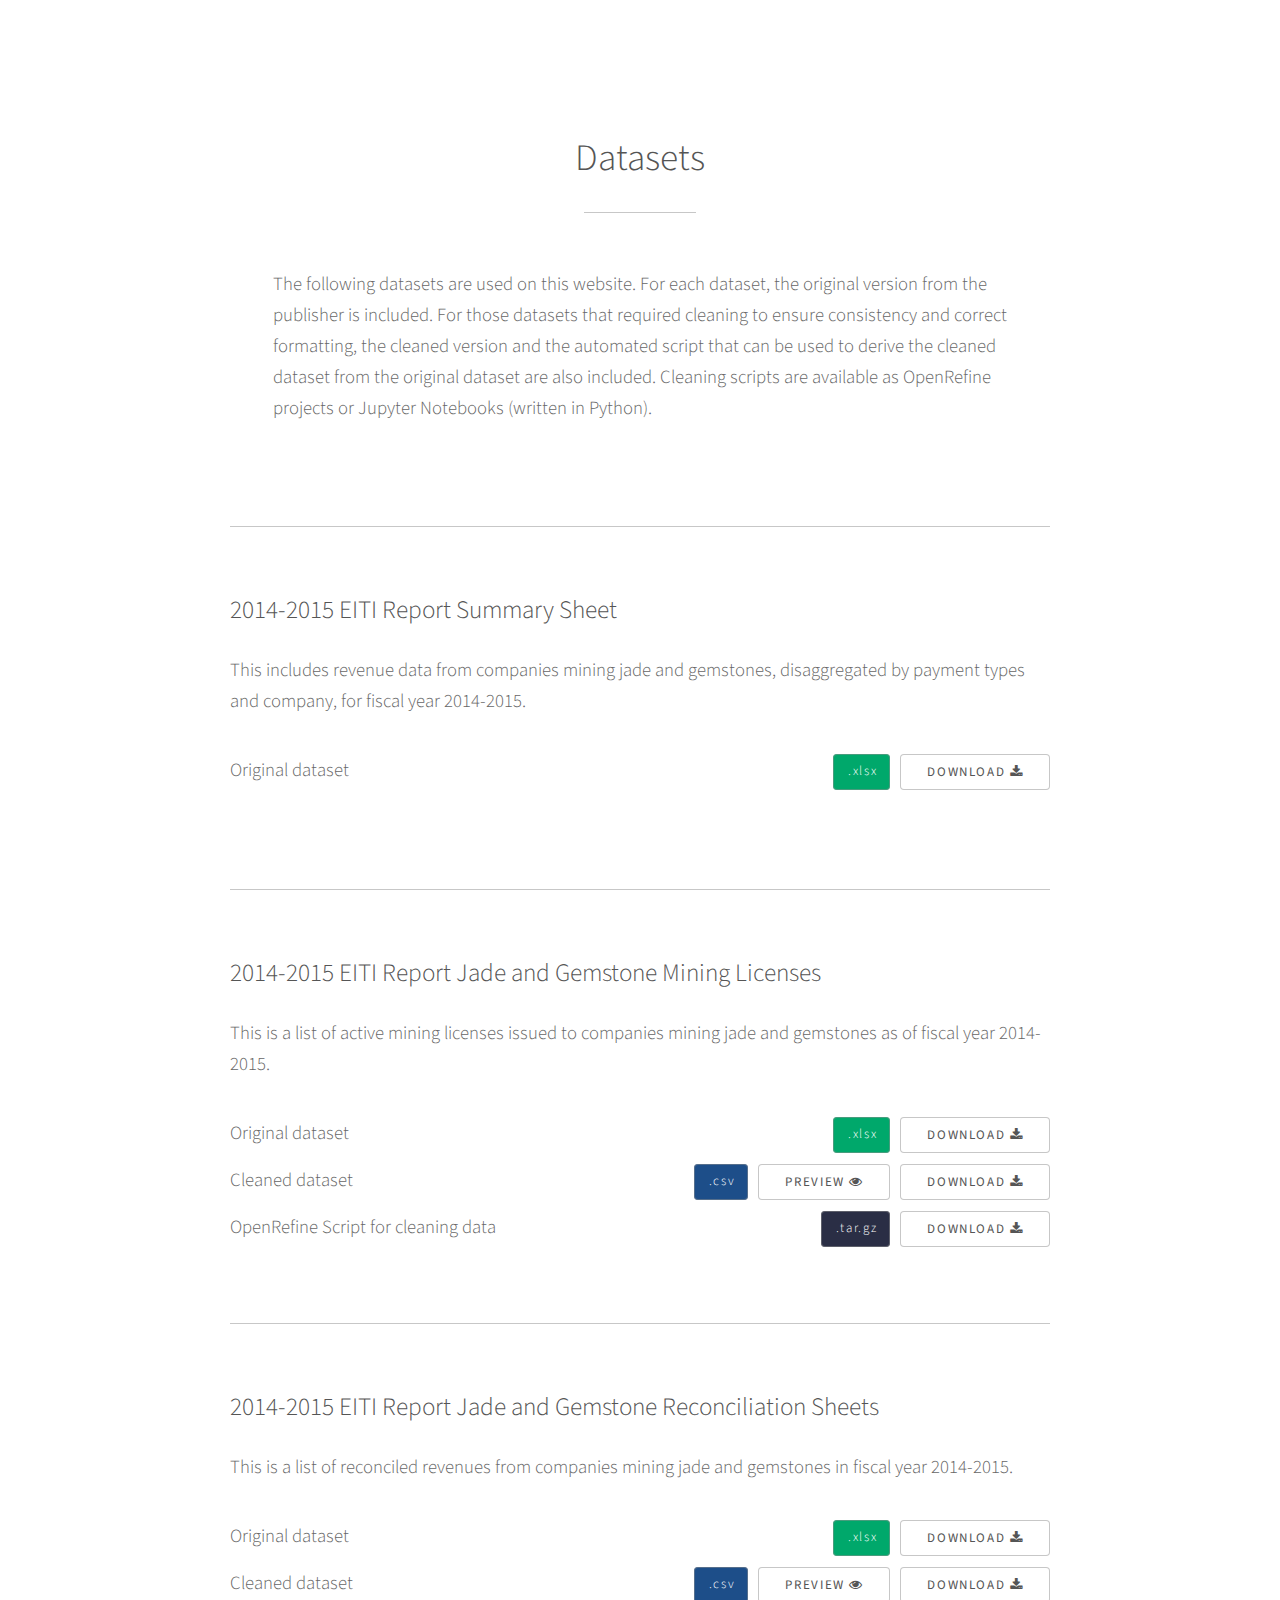
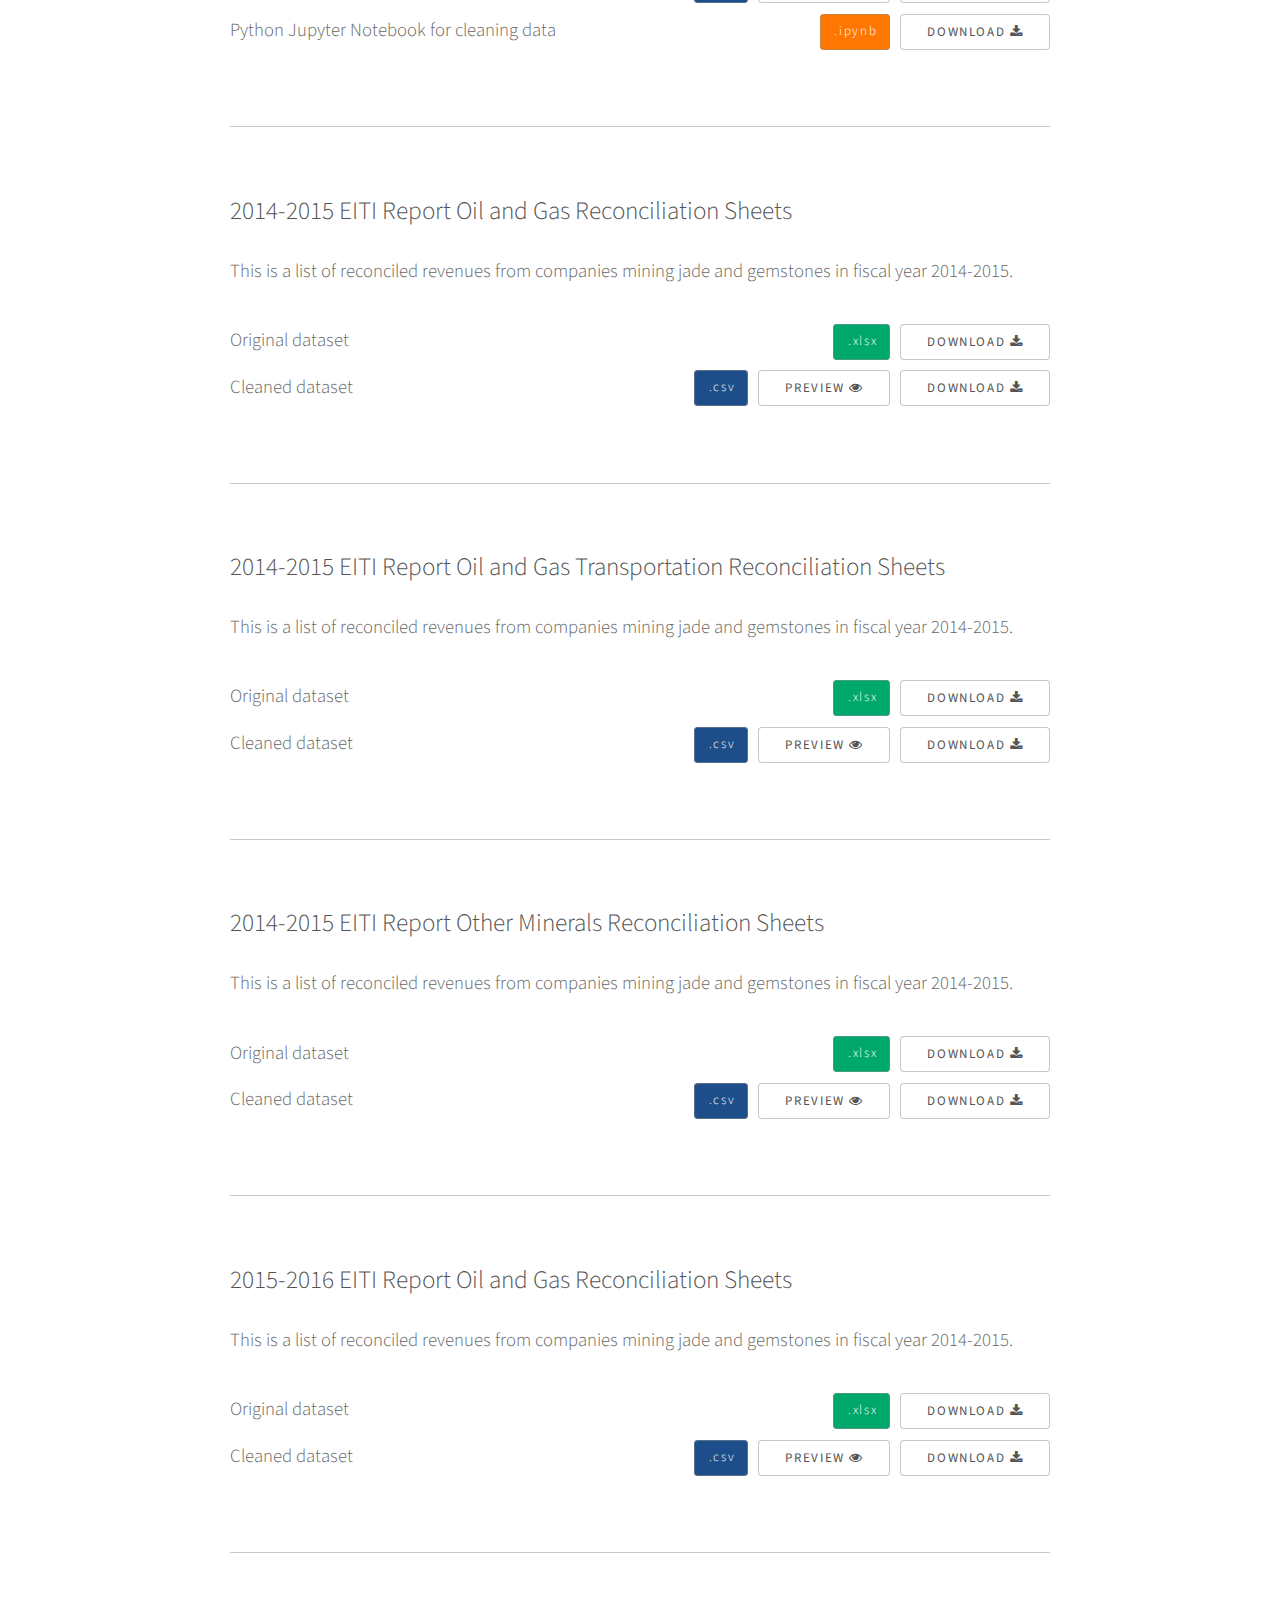
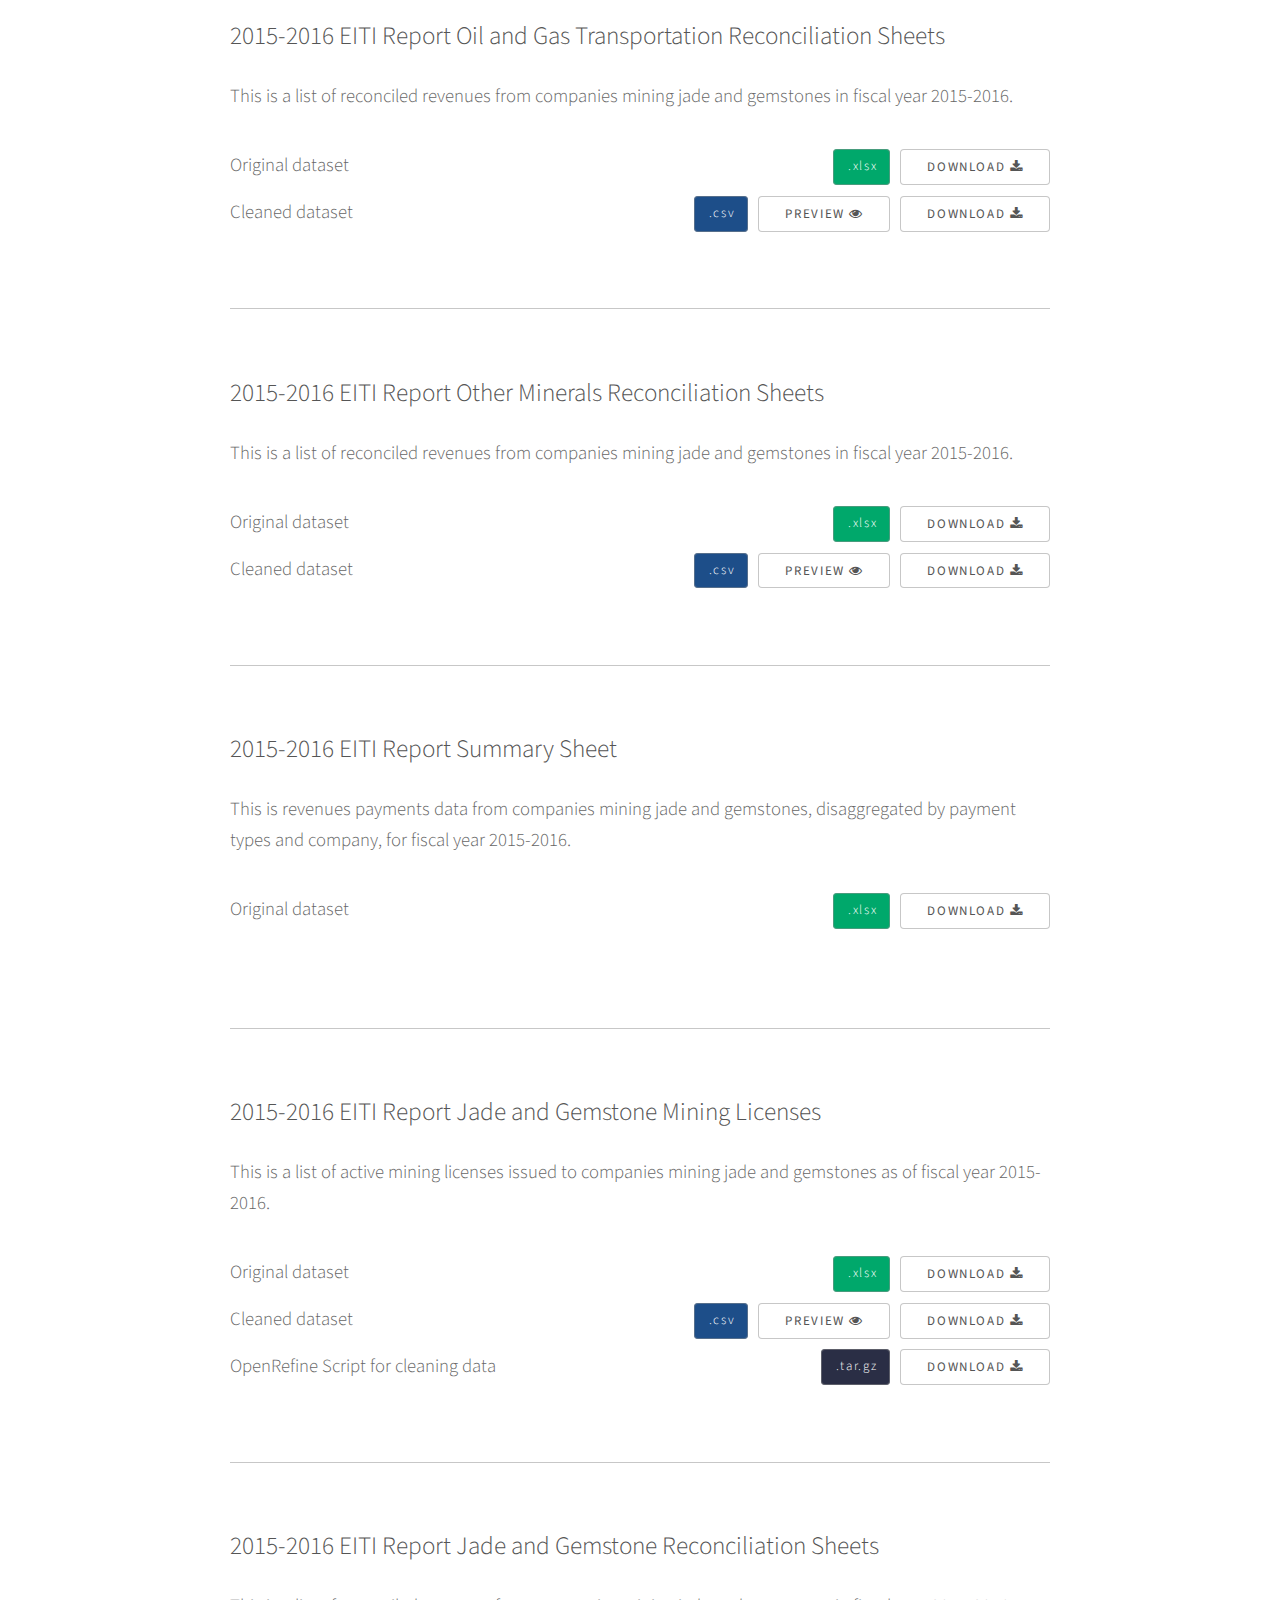
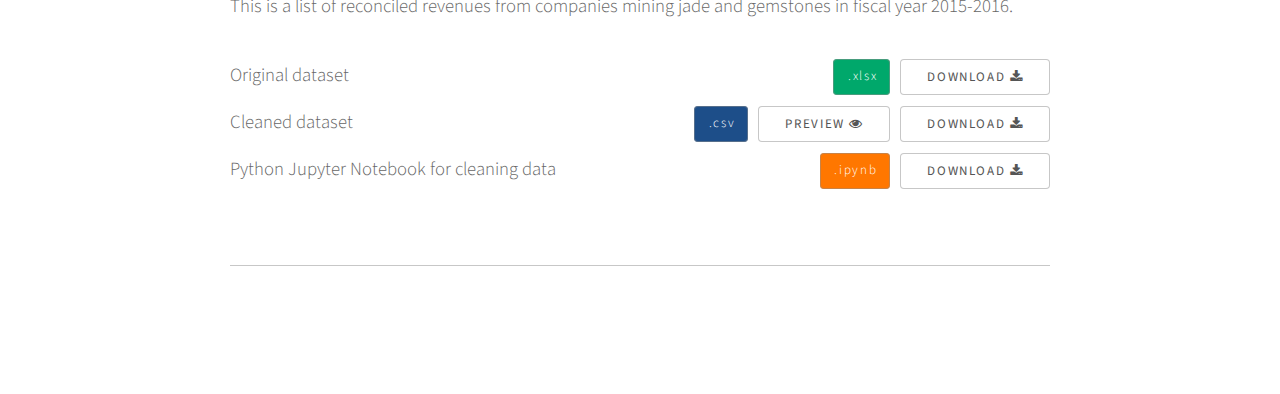
==== index.html @ 7d7bd028 "Initial commit" ====
<!DOCTYPE HTML>
<!--
	Photon by HTML5 UP
	html5up.net | @ajlkn
	Free for personal and commercial use under the CCA 3.0 license (html5up.net/license)
-->
<html>
	<head>
		<title>Open Data: Myanmar Jade</title>
		<meta charset="utf-8" />
		<meta name="viewport" content="width=device-width, initial-scale=1" />
		<!--[if lte IE 8]><script src="assets/js/ie/html5shiv.js"></script><![endif]-->
		<link rel="stylesheet" href="assets/css/main.css" />
    <link rel="stylesheet" href="//cdn.datatables.net/1.10.16/css/jquery.dataTables.min.css" />
		<!--[if lte IE 8]><link rel="stylesheet" href="assets/css/ie8.css" /><![endif]-->
		<!--[if lte IE 9]><link rel="stylesheet" href="assets/css/ie9.css" /><![endif]-->
    
    <!-- Global site tag (gtag.js) - Google Analytics -->
    <script async src="https://www.googletagmanager.com/gtag/js?id=UA-119271334-1"></script>
    <script>
      window.dataLayer = window.dataLayer || [];
      function gtag(){dataLayer.push(arguments);}
      gtag('js', new Date());

      gtag('config', 'UA-119271334-1');
    </script>
	</head>
	<body>


		<!-- Three -->
			<section id="three" class="main style1 special lesspadding">
<!--
        <div id="navbar" class="major">
          <a class="active" href="/index.html#header">Home</a>
          <a href="index.html"><span class="icon fa-home"></a>
          <a href="index.html#three">Data Stories</a>
          <a href="tools.html">Data Tools</a>
          <a class="active" href="datasets.html">Datasets</a>
          <a href="about.html">About</a>
          <a href="datasets_mm.html" class="mm">မြန်မာ</a>
        </div>
-->
        <br /><br />
				<div class="container">
					<header class="major">
						<h2>Datasets</h2>
					</header>
<!--					<p>Ante nunc accumsan et aclacus nascetur ac ante amet sapien sed.</p>-->
						<div class="row 100%">
          <div class="2u 0u$(medium) dataset">
            &nbsp;
          </div>
            <div class="8u 12u$(medium) dataset">
							<p >The following datasets are used on this website. For each dataset, the original version from the publisher is included. For those datasets that required cleaning to ensure consistency and correct formatting, the cleaned version and the automated script that can be used to derive the cleaned dataset from the original dataset are also included. Cleaning scripts are available as OpenRefine projects or Jupyter Notebooks (written in Python).</p>
						</div>
          </div>
<!--
          <div class="row 100%">
            <div class="2u 0u$(medium) dataset">
              &nbsp;
            </div>          
            <div class="8u 12u$(medium) dataset">
              <hr>
            </div>
          </div>
-->
<!--
					<div class="row 100%">
          <div class="2u 0u$(medium) dataset">
            &nbsp;
          </div>
						<div class="8u 12u$(medium) dataset">
							<h3>2013-2014 EITI Report Summary Sheet</h3>
							<p >This includes revenue data from companies mining jade and gemstones, disaggregated by payment types and company, for fiscal year 2013-2014.</p>
							<ul class="actions">                
								<li>Original dataset</li>
                <li class="downloadbutton"><a href="data/FY2013-2014_Myanmar_EITI_Summary.xlsx" class="button small">Download <span class="icon fa-download"></span></a></li>          
                <li class="filetype-holder"><div class="filetype xls">.xlsx</div></li>
							</ul>
						</div>
          </div>
          <div class="row 100%">
            <div class="2u 0u$(medium) dataset">
              &nbsp;
            </div>          
            <div class="8u 12u$(medium) dataset">
              <hr>
            </div>
          </div>
          <div class="row 100%">
            <div class="2u 0u$(medium) dataset">
              &nbsp;
            </div>
            <div class="8u 12u$(medium) dataset">
              <h3>2013-2014 EITI Report Jade and Gemstone Mining Licenses</h3>
              <p>This is a list of active mining licenses issued to companies mining jade and gemstones as of fiscal year 2013-2014.</p>

            
							<ul class="actions filetype-holder">                
								<li>Original dataset</li>
                <li class="downloadbutton"><a href="data/FY2013-2014_Myanmar_EITI_appendix_10_11_Awarded_Licenses.xlsx" class="button small">Download <span class="icon fa-download"></span></a></li>        
                <li class="filetype-holder"><div class="filetype xls">.xlsx</div></li>
							</ul>
            
							<ul class="actions filetype-holder">                
								<li>Cleaned dataset</li>
                <li class="downloadbutton"><a href="data/FY2013-2014_Myanmar_EITI_Annex_10-Register_of_Licenses-gems_and_jade_CLEAN.csv" class="button small">Download <span class="icon fa-download"></span></a></li>
                <li class="downloadbutton"><a href="data/FY2013-2014_Myanmar_EITI_Annex_10-Register_of_Licenses-gems_and_jade_CLEAN.csv" class="button small">Preview <span class="icon fa-eye"></span></a></li>             
                <li class="filetype-holder"><div class="filetype csv">.csv</div></li>
							</ul>
            
							<ul class="actions filetype-holder">                
								<li>OpenRefine Script for cleaning data</li>
                <li class="downloadbutton"><a href="data/FY2013-2014_Myanmar_EITI_Annex_10-Register_of_Licenses-gems_and_jade.openrefine.tar.gz" class="button small">Download <span class="icon fa-download"></span></a></li>             
                <li class="filetype-holder"><div class="filetype tar">.tar.gz</div></li>
							</ul>
          </div>
-->
        </div>
        <div class="row 100%">
          <div class="2u 0u$(medium) dataset">
            &nbsp;
          </div>          
          <div class="8u 12u$(medium) dataset">
            <hr>
          </div>
        </div>
				
        <div class="row 100%">
          <div class="2u 0u$(medium) dataset">
            &nbsp;
          </div>
						<div class="8u 12u$(medium) dataset">
							<h3>2014-2015 EITI Report Summary Sheet</h3>
              <p>This includes revenue data from companies mining jade and gemstones, disaggregated by payment types and company, for fiscal year 2014-2015.</p>
							<ul class="actions">                
								<li>Original dataset</li>
                <li class="downloadbutton"><a href="data/FY2014-2015_Myanmar_EITI_Summary.xlsx" class="button small">Download <span class="icon fa-download"></span></a></li>          
                <li class="filetype-holder"><div class="filetype xls">.xlsx</div></li>
							</ul>
						</div>
          </div>
          <div class="row 100%">
            <div class="2u 0u$(medium) dataset">
              &nbsp;
            </div>          
            <div class="8u 12u$(medium) dataset">
              <hr>
            </div>
          </div>
          <div class="row 100%">
            <div class="2u 0u$(medium) dataset">
              &nbsp;
            </div>
            <div class="8u 12u$(medium) dataset">
              <h3>2014-2015 EITI Report Jade and Gemstone Mining Licenses</h3>
              <p>This is a list of active mining licenses issued to companies mining jade and gemstones as of fiscal year 2014-2015.</p>

            
							<ul class="actions filetype-holder">                
								<li>Original dataset</li>
                <li class="downloadbutton"><a href="data/FY2014-2015_Myanmar_EITI_Annex_10_Register_of_Licenses.xlsx" class="button small">Download <span class="icon fa-download"></span></a></li>        
                <li class="filetype-holder"><div class="filetype xls">.xlsx</div></li>
							</ul>
            
							<ul class="actions filetype-holder">                
								<li>Cleaned dataset</li>
                <li class="downloadbutton"><a href="data/FY2014-2015_Myanmar_EITI_Annex_10-Register_of_Licenses-gems_and_jade_CLEAN.csv" class="button small">Download <span class="icon fa-download"></span></a></li>
                <li class="downloadbutton"><a href="data/FY2014-2015_Myanmar_EITI_Annex_10-Register_of_Licenses-gems_and_jade_CLEAN.csv" class="button small">Preview <span class="icon fa-eye"></span></a></li>             
                <li class="filetype-holder"><div class="filetype csv">.csv</div></li>
							</ul>
            
							<ul class="actions filetype-holder">                
								<li>OpenRefine Script for cleaning data</li>
                <li class="downloadbutton"><a href="data/FY2014-2015_Myanmar_EITI_Annex_10-Register_of_Licenses-gems_and_jade.openrefine.tar.gz" class="button small">Download <span class="icon fa-download"></span></a></li>             
                <li class="filetype-holder"><div class="filetype tar">.tar.gz</div></li>
							</ul>
          </div>
        </div>
        <div class="row 100%">
          <div class="2u 0u$(medium) dataset">
            &nbsp;
          </div>          
          <div class="8u 12u$(medium) dataset">
            <hr>
          </div>
        </div>
          
        
        <div class="row 100%">
          <div class="2u 0u$(medium) dataset">
            &nbsp;
          </div>
          <div class="8u 12u$(medium) dataset">
            <h3>2014-2015 EITI Report Jade and Gemstone Reconciliation Sheets</h3>
            <p>This is a list of reconciled revenues from companies mining jade and gemstones in fiscal year 2014-2015.</p>


            <ul class="actions filetype-holder">                
              <li>Original dataset</li>
              <li class="downloadbutton"><a href="data/FY2014-2015_Myanmar_EITI_Annex_18_Reconciliation_sheets_Gems_and_Jade.xlsx" class="button small">Download <span class="icon fa-download"></span></a></li>        
              <li class="filetype-holder"><div class="filetype xls">.xlsx</div></li>
            </ul>

            <ul class="actions filetype-holder">                
              <li>Cleaned dataset</li>
              <li class="downloadbutton"><a href="data/FY2014-2015_Myanmar_EITI_Annex_18_Reconciliation_sheets_Gems_and_Jade_CLEAN.csv" class="button small">Download <span class="icon fa-download"></span></a></li>
              <li class="downloadbutton"><a href="data/FY2014-2015_Myanmar_EITI_Annex_18_Reconciliation_sheets_Gems_and_Jade_CLEAN.csv" class="button small">Preview <span class="icon fa-eye"></span></a></li>             
              <li class="filetype-holder"><div class="filetype csv">.csv</div></li>
            </ul>

            <ul class="actions filetype-holder">                
              <li>Python Jupyter Notebook for cleaning data</li>
              <li class="downloadbutton"><a href="data/FY2014-2015_Myanmar_EITI_Annex_18_Reconciliation_sheets_Gems_and_Jade_SCRIPT.ipynb" class="button small">Download <span class="icon fa-download"></span></a></li>             
              <li class="filetype-holder"><div class="filetype ipynb">.ipynb</div></li>
            </ul>
          </div>
        </div>
        
        <div class="row 100%">
          <div class="2u 0u$(medium) dataset">
            &nbsp;
          </div>          
          <div class="8u 12u$(medium) dataset">
            <hr>
          </div>
        </div>
        <div class="row 100%">
          <div class="2u 0u$(medium) dataset">
            &nbsp;
          </div>
          <div class="8u 12u$(medium) dataset">
            <h3>2014-2015 EITI Report Oil and Gas Reconciliation Sheets</h3>
            <p>This is a list of reconciled revenues from companies mining jade and gemstones in fiscal year 2014-2015.</p>


            <ul class="actions filetype-holder">                
              <li>Original dataset</li>
              <li class="downloadbutton"><a href="data/Annex 18 - Reconciliation sheets Oil & Gas 14-15.xlsx" class="button small">Download <span class="icon fa-download"></span></a></li>        
              <li class="filetype-holder"><div class="filetype xls">.xlsx</div></li>
            </ul>

            <ul class="actions filetype-holder">                
              <li>Cleaned dataset</li>
              <li class="downloadbutton"><a href="data/2014-15_oil_gas.csv" class="button small">Download <span class="icon fa-download"></span></a></li>
              <li class="downloadbutton"><a href="data/2014-15_oil_gas.csv" class="button small">Preview <span class="icon fa-eye"></span></a></li>             
              <li class="filetype-holder"><div class="filetype csv">.csv</div></li>
            </ul>
          </div>
        </div>
        
        <div class="row 100%">
          <div class="2u 0u$(medium) dataset">
            &nbsp;
          </div>          
          <div class="8u 12u$(medium) dataset">
            <hr>
          </div>
        </div>
        <div class="row 100%">
          <div class="2u 0u$(medium) dataset">
            &nbsp;
          </div>
          <div class="8u 12u$(medium) dataset">
            <h3>2014-2015 EITI Report Oil and Gas Transportation Reconciliation Sheets</h3>
            <p>This is a list of reconciled revenues from companies mining jade and gemstones in fiscal year 2014-2015.</p>


            <ul class="actions filetype-holder">                
              <li>Original dataset</li>
              <li class="downloadbutton"><a href="data/Annex 18 - Reconciliation sheets Oil & Gas transp 14-15.xlsx" class="button small">Download <span class="icon fa-download"></span></a></li>        
              <li class="filetype-holder"><div class="filetype xls">.xlsx</div></li>
            </ul>

            <ul class="actions filetype-holder">                
              <li>Cleaned dataset</li>
              <li class="downloadbutton"><a href="data/2014-15_oil_gas_transport.csv" class="button small">Download <span class="icon fa-download"></span></a></li>
              <li class="downloadbutton"><a href="data/2014-15_oil_gas_transport.csv" class="button small">Preview <span class="icon fa-eye"></span></a></li>             
              <li class="filetype-holder"><div class="filetype csv">.csv</div></li>
            </ul>
          </div>
        </div>
        
        <div class="row 100%">
          <div class="2u 0u$(medium) dataset">
            &nbsp;
          </div>          
          <div class="8u 12u$(medium) dataset">
            <hr>
          </div>
        </div>
        <div class="row 100%">
          <div class="2u 0u$(medium) dataset">
            &nbsp;
          </div>
          <div class="8u 12u$(medium) dataset">
            <h3>2014-2015 EITI Report Other Minerals Reconciliation Sheets</h3>
            <p>This is a list of reconciled revenues from companies mining jade and gemstones in fiscal year 2014-2015.</p>


            <ul class="actions filetype-holder">                
              <li>Original dataset</li>
              <li class="downloadbutton"><a href="data/Annex 18 - Reconciliation sheets Other minerals 14-15.xlsx" class="button small">Download <span class="icon fa-download"></span></a></li>        
              <li class="filetype-holder"><div class="filetype xls">.xlsx</div></li>
            </ul>

            <ul class="actions filetype-holder">                
              <li>Cleaned dataset</li>
              <li class="downloadbutton"><a href="data/2014-15_other_minerals.csv" class="button small">Download <span class="icon fa-download"></span></a></li>
              <li class="downloadbutton"><a href="data/2014-15_other_minerals.csv" class="button small">Preview <span class="icon fa-eye"></span></a></li>             
              <li class="filetype-holder"><div class="filetype csv">.csv</div></li>
            </ul>
          </div>
        </div>
        
        <div class="row 100%">
          <div class="2u 0u$(medium) dataset">
            &nbsp;
          </div>          
          <div class="8u 12u$(medium) dataset">
            <hr>
          </div>
        </div>
        <div class="row 100%">
          <div class="2u 0u$(medium) dataset">
            &nbsp;
          </div>
          <div class="8u 12u$(medium) dataset">
            <h3>2015-2016 EITI Report Oil and Gas Reconciliation Sheets</h3>
            <p>This is a list of reconciled revenues from companies mining jade and gemstones in fiscal year 2014-2015.</p>


            <ul class="actions filetype-holder">                
              <li>Original dataset</li>
              <li class="downloadbutton"><a href="data/Annex 18 - Reconciliation sheets Oil & Gas 15-16.xlsx" class="button small">Download <span class="icon fa-download"></span></a></li>        
              <li class="filetype-holder"><div class="filetype xls">.xlsx</div></li>
            </ul>

            <ul class="actions filetype-holder">                
              <li>Cleaned dataset</li>
              <li class="downloadbutton"><a href="data/2015-16_oil_gas.csv" class="button small">Download <span class="icon fa-download"></span></a></li>
              <li class="downloadbutton"><a href="data/2015-16_oil_gas.csv" class="button small">Preview <span class="icon fa-eye"></span></a></li>             
              <li class="filetype-holder"><div class="filetype csv">.csv</div></li>
            </ul>
          </div>
        </div>
        
        <div class="row 100%">
          <div class="2u 0u$(medium) dataset">
            &nbsp;
          </div>          
          <div class="8u 12u$(medium) dataset">
            <hr>
          </div>
        </div>
        <div class="row 100%">
          <div class="2u 0u$(medium) dataset">
            &nbsp;
          </div>
          <div class="8u 12u$(medium) dataset">
            <h3>2015-2016 EITI Report Oil and Gas Transportation Reconciliation Sheets</h3>
            <p>This is a list of reconciled revenues from companies mining jade and gemstones in fiscal year 2015-2016.</p>


            <ul class="actions filetype-holder">                
              <li>Original dataset</li>
              <li class="downloadbutton"><a href="data/Annex 18 - Reconciliation sheets Oil & Gas transp 15-16.xlsx" class="button small">Download <span class="icon fa-download"></span></a></li>        
              <li class="filetype-holder"><div class="filetype xls">.xlsx</div></li>
            </ul>

            <ul class="actions filetype-holder">                
              <li>Cleaned dataset</li>
              <li class="downloadbutton"><a href="data/2015-16_oil_gas_transport.csv" class="button small">Download <span class="icon fa-download"></span></a></li>
              <li class="downloadbutton"><a href="data/2015-16_oil_gas_transport.csv" class="button small">Preview <span class="icon fa-eye"></span></a></li>             
              <li class="filetype-holder"><div class="filetype csv">.csv</div></li>
            </ul>
          </div>
        </div>
        
        <div class="row 100%">
          <div class="2u 0u$(medium) dataset">
            &nbsp;
          </div>          
          <div class="8u 12u$(medium) dataset">
            <hr>
          </div>
        </div>
        <div class="row 100%">
          <div class="2u 0u$(medium) dataset">
            &nbsp;
          </div>
          <div class="8u 12u$(medium) dataset">
            <h3>2015-2016 EITI Report Other Minerals Reconciliation Sheets</h3>
            <p>This is a list of reconciled revenues from companies mining jade and gemstones in fiscal year 2015-2016.</p>


            <ul class="actions filetype-holder">                
              <li>Original dataset</li>
              <li class="downloadbutton"><a href="data/Annex 18 - Reconciliation sheets Other minerals 15-16.xlsx" class="button small">Download <span class="icon fa-download"></span></a></li>        
              <li class="filetype-holder"><div class="filetype xls">.xlsx</div></li>
            </ul>

            <ul class="actions filetype-holder">                
              <li>Cleaned dataset</li>
              <li class="downloadbutton"><a href="data/2015-16_other_minerals.csv" class="button small">Download <span class="icon fa-download"></span></a></li>
              <li class="downloadbutton"><a href="data/2014-15_other_minerals.csv" class="button small">Preview <span class="icon fa-eye"></span></a></li>             
              <li class="filetype-holder"><div class="filetype csv">.csv</div></li>
            </ul>
          </div>
        </div>
          <div class="row 100%">
            <div class="2u 0u$(medium) dataset">
              &nbsp;
            </div>          
            <div class="8u 12u$(medium) dataset">
              <hr>
            </div>
          </div>
          <div class="row 100%">
          <div class="2u 0u$(medium) dataset">
            &nbsp;
          </div>
						<div class="8u 12u$(medium) dataset">
							<h3>2015-2016 EITI Report Summary Sheet</h3>
							<p >This is revenues payments data from companies mining jade and gemstones, disaggregated by payment types and company, for fiscal year 2015-2016.</p>
							<ul class="actions">                
								<li>Original dataset</li>
                <li class="downloadbutton"><a href="data/FY2015-2016_Myanmar_EITI_Summary.xlsx" class="button small">Download <span class="icon fa-download"></span></a></li>          
                <li class="filetype-holder"><div class="filetype xls">.xlsx</div></li>
							</ul>
						</div>
          </div>
          <div class="row 100%">
            <div class="2u 0u$(medium) dataset">
              &nbsp;
            </div>          
            <div class="8u 12u$(medium) dataset">
              <hr>
            </div>
          </div>
          <div class="row 100%">
            <div class="2u 0u$(medium) dataset">
              &nbsp;
            </div>
            <div class="8u 12u$(medium) dataset">
              <h3>2015-2016 EITI Report Jade and Gemstone Mining Licenses</h3>
              <p>This is a list of active mining licenses issued to companies mining jade and gemstones as of fiscal year 2015-2016.</p>

            
							<ul class="actions filetype-holder">                
								<li>Original dataset</li>
                <li class="downloadbutton"><a href="data/FY2015-2016_Myanmar_EITI_Annex_10_Register_of_Licenses.xlsx" class="button small">Download <span class="icon fa-download"></span></a></li>        
                <li class="filetype-holder"><div class="filetype xls">.xlsx</div></li>
							</ul>
            
							<ul class="actions filetype-holder">                
								<li>Cleaned dataset</li>
                <li class="downloadbutton"><a href="data/FY2015-2016_Myanmar_EITI_Annex_10-Register-of-Licenses-gems_and_jade_CLEAN.csv" class="button small">Download <span class="icon fa-download"></span></a></li>
                <li class="downloadbutton"><a href="data/FY2015-2016_Myanmar_EITI_Annex_10-Register-of-Licenses-gems_and_jade_CLEAN.csv" class="button small">Preview <span class="icon fa-eye"></span></a></li>             
                <li class="filetype-holder"><div class="filetype csv">.csv</div></li>
							</ul>
            
							<ul class="actions filetype-holder">                
								<li>OpenRefine Script for cleaning data</li>
                <li class="downloadbutton"><a href="data/FY2015-2016_Myanmar_EITI_Annex_10-Register-of-Licenses-gems_and_jade.openrefine.tar.gz" class="button small">Download <span class="icon fa-download"></span></a></li>             
                <li class="filetype-holder"><div class="filetype tar">.tar.gz</div></li>
							</ul>
          </div>
        </div>
        <div class="row 100%">
          <div class="2u 0u$(medium) dataset">
            &nbsp;
          </div>          
          <div class="8u 12u$(medium) dataset">
            <hr>
          </div>
        </div>
        <div class="row 100%">
          <div class="2u 0u$(medium) dataset">
            &nbsp;
          </div>
          <div class="8u 12u$(medium) dataset">
            <h3>2015-2016 EITI Report Jade and Gemstone Reconciliation Sheets</h3>
            <p>This is a list of reconciled revenues from companies mining jade and gemstones in fiscal year 2015-2016.</p>


            <ul class="actions filetype-holder">                
              <li>Original dataset</li>
              <li class="downloadbutton"><a href="data/FY2015-2016_Myanmar_EITI_Annex_18_Reconciliation_sheets_Gems_and_Jade.xlsx" class="button small">Download <span class="icon fa-download"></span></a></li>        
              <li class="filetype-holder"><div class="filetype xls">.xlsx</div></li>
            </ul>

            <ul class="actions filetype-holder">                
              <li>Cleaned dataset</li>
              <li class="downloadbutton"><a href="data/FY2015-2016_Myanmar_EITI_Annex_18_Reconciliation_sheets_Gems_and_Jade.csv" class="button small">Download <span class="icon fa-download"></span></a></li>
              <li class="downloadbutton"><a href="data/FY2015-2016_Myanmar_EITI_Annex_18_Reconciliation_sheets_Gems_and_Jade.csv" class="button small">Preview <span class="icon fa-eye"></span></a></li>             
              <li class="filetype-holder"><div class="filetype csv">.csv</div></li>
            </ul>

            <ul class="actions filetype-holder">                
              <li>Python Jupyter Notebook for cleaning data</li>
              <li class="downloadbutton"><a href="data/FY2015-2016_Myanmar_EITI_Annex_18_Reconciliation_sheets_Gems_and_Jade_SCRIPT.ipynb" class="button small">Download <span class="icon fa-download"></span></a></li>             
              <li class="filetype-holder"><div class="filetype ipynb">.ipynb</div></li>
            </ul>
          </div>
        </div>
        <div class="row 100%">
          <div class="2u 0u$(medium) dataset">
            &nbsp;
          </div>          
          <div class="8u 12u$(medium) dataset">
            <hr>
          </div>
        </div>
        
        </div>
				</div>
			</section>



		<!-- Footer -->
<!--
			<section id="footer">
				<ul class="icons">
					<li><a href="#" class="icon alt fa-twitter"><span class="label">Twitter</span></a></li>
					<li><a href="#" class="icon alt fa-facebook"><span class="label">Facebook</span></a></li>
					<li><a href="#" class="icon alt fa-instagram"><span class="label">Instagram</span></a></li>
					<li><a href="#" class="icon alt fa-github"><span class="label">GitHub</span></a></li>
					<li><a href="#" class="icon alt fa-envelope"><span class="label">Email</span></a></li>
				</ul>
				<ul class="copyright">
-->
<!--					<li>&copy; Natural Resource Governance Institute</li>-->
<!--          <li>Design: <a href="http://html5up.net">HTML5 UP</a></li>-->
<!--
				</ul>
			</section>
-->

		<!-- Scripts -->
			<script src="assets/js/jquery.min.js"></script>
			<script src="assets/js/jquery.scrolly.min.js"></script>
			<script src="assets/js/skel.min.js"></script>
			<script src="assets/js/util.js"></script>
			<!--[if lte IE 8]><script src="assets/js/ie/respond.min.js"></script><![endif]-->
			<script src="assets/js/main.js"></script>
			<script src="assets/js/stickynav.js"></script>
      <script src="//cdn.datatables.net/1.10.16/js/jquery.dataTables.min.js"></script>
      <script>
        $(document).ready( function () {
            $('#table_id').DataTable();
        } );
      </script>

	</body>
</html>
---- assets/css/main.css ----
@import url("font-awesome.min.css");
@import url("https://fonts.googleapis.com/css?family=Source+Sans+Pro:300,300italic,400,400italic");

/*
	Photon by HTML5 UP
	html5up.net | @ajlkn
	Free for personal and commercial use under the CCA 3.0 license (html5up.net/license)
*/

/* Reset */

	html, body, div, span, applet, object, iframe, h1, h2, h3, h4, h5, h6, p, blockquote, pre, a, abbr, acronym, address, big, cite, code, del, dfn, em, img, ins, kbd, q, s, samp, small, strike, strong, sub, sup, tt, var, b, u, i, center, dl, dt, dd, ol, ul, li, fieldset, form, label, legend, table, caption, tbody, tfoot, thead, tr, th, td, article, aside, canvas, details, embed, figure, figcaption, footer, header, hgroup, menu, nav, output, ruby, section, summary, time, mark, audio, video {
		margin: 0;
		padding: 0;
		border: 0;
		font-size: 100%;
		font: inherit;
		vertical-align: baseline;
	}

  @font-face {
      font-family: 'mm_font';
      src: url('../fonts/myanmarcensus.woff2') format('woff2'),
        url('../fonts/myanmarcensus.woff') format('woff'),
        url('../fonts/myanmarcensus.ttf') format('truetype');
  } 

	article, aside, details, figcaption, figure, footer, header, hgroup, menu, nav, section {
		display: block;
	}

	body {
		line-height: 1;
	}

	ol, ul {
		list-style: none;
	}

	blockquote, q {
		quotes: none;
	}

	blockquote:before, blockquote:after, q:before, q:after {
		content: '';
		content: none;
	}

	table {
		border-collapse: collapse;
		border-spacing: 0;
	}

	body {
		-webkit-text-size-adjust: none;
	}

/* Box Model */

	*, *:before, *:after {
		-moz-box-sizing: border-box;
		-webkit-box-sizing: border-box;
		box-sizing: border-box;
	}

/* Containers */

	.container {
		margin-left: auto;
		margin-right: auto;
	}

	.container.\31 25\25 {
		width: 100%;
		max-width: 75em;
		min-width: 60em;
	}

	.container.\37 5\25 {
		width: 45em;
	}

	.container.\35 0\25 {
		width: 30em;
	}

	.container.\32 5\25 {
		width: 15em;
	}

	.container {
		width: 60em;
	}

	@media screen and (max-width: 1680px) {

		.container.\31 25\25 {
			width: 100%;
			max-width: 75em;
			min-width: 60em;
		}

		.container.\37 5\25 {
			width: 45em;
		}

		.container.\35 0\25 {
			width: 30em;
		}

		.container.\32 5\25 {
			width: 15em;
		}

		.container {
			width: 60em;
		}

	}

	@media screen and (max-width: 1140px) {

		.container.\31 25\25 {
			width: 100%;
			max-width: 112.5%;
			min-width: 90%;
		}

		.container.\37 5\25 {
			width: 67.5%;
		}

		.container.\35 0\25 {
			width: 45%;
		}

		.container.\32 5\25 {
			width: 22.5%;
		}

		.container {
			width: 90%;
		}

	}

	@media screen and (max-width: 980px) {

		.container.\31 25\25 {
			width: 100%;
			max-width: 125%;
			min-width: 100%;
		}

		.container.\37 5\25 {
			width: 75%;
		}

		.container.\35 0\25 {
			width: 50%;
		}

		.container.\32 5\25 {
			width: 25%;
		}

		.container {
			width: 100% !important;
		}

	}

	@media screen and (max-width: 736px) {

		.container.\31 25\25 {
			width: 100%;
			max-width: 125%;
			min-width: 100%;
		}

		.container.\37 5\25 {
			width: 75%;
		}

		.container.\35 0\25 {
			width: 50%;
		}

		.container.\32 5\25 {
			width: 25%;
		}

		.container {
			width: 100% !important;
		}

	}

	@media screen and (max-width: 480px) {

		.container.\31 25\25 {
			width: 100%;
			max-width: 125%;
			min-width: 100%;
		}

		.container.\37 5\25 {
			width: 75%;
		}

		.container.\35 0\25 {
			width: 50%;
		}

		.container.\32 5\25 {
			width: 25%;
		}

		.container {
			width: 100% !important;
		}

	}

	@media screen and (max-width: 320px) {

		.container.\31 25\25 {
			width: 100%;
			max-width: 125%;
			min-width: 100%;
		}

		.container.\37 5\25 {
			width: 75%;
		}

		.container.\35 0\25 {
			width: 50%;
		}

		.container.\32 5\25 {
			width: 25%;
		}

		.container {
			width: 100% !important;
		}

	}

/* Grid */

	.row {
		border-bottom: solid 1px transparent;
		-moz-box-sizing: border-box;
		-webkit-box-sizing: border-box;
		box-sizing: border-box;
	}

	.row > * {
		float: left;
		-moz-box-sizing: border-box;
		-webkit-box-sizing: border-box;
		box-sizing: border-box;
	}

	.row:after, .row:before {
		content: '';
		display: block;
		clear: both;
		height: 0;
	}

	.row.uniform > * > :first-child {
		margin-top: 0;
	}

	.row.uniform > * > :last-child {
		margin-bottom: 0;
	}

	.row.\30 \25 > * {
		padding: 0 0 0 0em;
	}

	.row.\30 \25 {
		margin: 0 0 -1px 0em;
	}

	.row.uniform.\30 \25 > * {
		padding: 0em 0 0 0em;
	}

	.row.uniform.\30 \25 {
		margin: 0em 0 -1px 0em;
	}

	.row > * {
		padding: 0 0 0 2em;
	}

	.row {
		margin: 0 0 -1px -2em;
	}

	.row.uniform > * {
		padding: 2em 0 0 2em;
	}

	.row.uniform {
		margin: -2em 0 -1px -2em;
	}

	.row.\32 00\25 > * {
		padding: 0 0 0 4em;
	}

	.row.\32 00\25 {
		margin: 0 0 -1px -4em;
	}

	.row.uniform.\32 00\25 > * {
		padding: 4em 0 0 4em;
	}

	.row.uniform.\32 00\25 {
		margin: -4em 0 -1px -4em;
	}

	.row.\31 50\25 > * {
		padding: 0 0 0 3em;
	}

	.row.\31 50\25 {
		margin: 0 0 -1px -3em;
	}

	.row.uniform.\31 50\25 > * {
		padding: 3em 0 0 3em;
	}

	.row.uniform.\31 50\25 {
		margin: -3em 0 -1px -3em;
	}

	.row.\35 0\25 > * {
		padding: 0 0 0 1em;
	}

	.row.\35 0\25 {
		margin: 0 0 -1px -1em;
	}

	.row.uniform.\35 0\25 > * {
		padding: 1em 0 0 1em;
	}

	.row.uniform.\35 0\25 {
		margin: -1em 0 -1px -1em;
	}

	.row.\32 5\25 > * {
		padding: 0 0 0 0.5em;
	}

	.row.\32 5\25 {
		margin: 0 0 -1px -0.5em;
	}

	.row.uniform.\32 5\25 > * {
		padding: 0.5em 0 0 0.5em;
	}

	.row.uniform.\32 5\25 {
		margin: -0.5em 0 -1px -0.5em;
	}

	.\31 2u, .\31 2u\24 {
		width: 100%;
		clear: none;
		margin-left: 0;
	}

	.\31 1u, .\31 1u\24 {
		width: 91.6666666667%;
		clear: none;
		margin-left: 0;
	}

	.\31 0u, .\31 0u\24 {
		width: 83.3333333333%;
		clear: none;
		margin-left: 0;
	}

	.\39 u, .\39 u\24 {
		width: 75%;
		clear: none;
		margin-left: 0;
	}

	.\38 u, .\38 u\24 {
		width: 66.6666666667%;
		clear: none;
		margin-left: 0;
	}

	.\37 u, .\37 u\24 {
		width: 58.3333333333%;
		clear: none;
		margin-left: 0;
	}

	.\36 u, .\36 u\24 {
		width: 50%;
		clear: none;
		margin-left: 0;
	}

	.\35 u, .\35 u\24 {
		width: 41.6666666667%;
		clear: none;
		margin-left: 0;
	}

	.\34 u, .\34 u\24 {
		width: 33.3333333333%;
		clear: none;
		margin-left: 0;
	}

	.\33 u, .\33 u\24 {
		width: 25%;
		clear: none;
		margin-left: 0;
	}

	.\32 u, .\32 u\24 {
		width: 16.6666666667%;
		clear: none;
		margin-left: 0;
	}

	.\31 u, .\31 u\24 {
		width: 8.3333333333%;
		clear: none;
		margin-left: 0;
	}

	.\31 2u\24 + *,
	.\31 1u\24 + *,
	.\31 0u\24 + *,
	.\39 u\24 + *,
	.\38 u\24 + *,
	.\37 u\24 + *,
	.\36 u\24 + *,
	.\35 u\24 + *,
	.\34 u\24 + *,
	.\33 u\24 + *,
	.\32 u\24 + *,
	.\31 u\24 + * {
		clear: left;
	}

	.\-11u {
		margin-left: 91.66667%;
	}

	.\-10u {
		margin-left: 83.33333%;
	}

	.\-9u {
		margin-left: 75%;
	}

	.\-8u {
		margin-left: 66.66667%;
	}

	.\-7u {
		margin-left: 58.33333%;
	}

	.\-6u {
		margin-left: 50%;
	}

	.\-5u {
		margin-left: 41.66667%;
	}

	.\-4u {
		margin-left: 33.33333%;
	}

	.\-3u {
		margin-left: 25%;
	}

	.\-2u {
		margin-left: 16.66667%;
	}

	.\-1u {
		margin-left: 8.33333%;
	}

	@media screen and (max-width: 1680px) {

		.row > * {
			padding: 0 0 0 2em;
		}

		.row {
			margin: 0 0 -1px -2em;
		}

		.row.uniform > * {
			padding: 2em 0 0 2em;
		}

		.row.uniform {
			margin: -2em 0 -1px -2em;
		}

		.row.\32 00\25 > * {
			padding: 0 0 0 4em;
		}

		.row.\32 00\25 {
			margin: 0 0 -1px -4em;
		}

		.row.uniform.\32 00\25 > * {
			padding: 4em 0 0 4em;
		}

		.row.uniform.\32 00\25 {
			margin: -4em 0 -1px -4em;
		}

		.row.\31 50\25 > * {
			padding: 0 0 0 3em;
		}

		.row.\31 50\25 {
			margin: 0 0 -1px -3em;
		}

		.row.uniform.\31 50\25 > * {
			padding: 3em 0 0 3em;
		}

		.row.uniform.\31 50\25 {
			margin: -3em 0 -1px -3em;
		}

		.row.\35 0\25 > * {
			padding: 0 0 0 1em;
		}

		.row.\35 0\25 {
			margin: 0 0 -1px -1em;
		}

		.row.uniform.\35 0\25 > * {
			padding: 1em 0 0 1em;
		}

		.row.uniform.\35 0\25 {
			margin: -1em 0 -1px -1em;
		}

		.row.\32 5\25 > * {
			padding: 0 0 0 0.5em;
		}

		.row.\32 5\25 {
			margin: 0 0 -1px -0.5em;
		}

		.row.uniform.\32 5\25 > * {
			padding: 0.5em 0 0 0.5em;
		}

		.row.uniform.\32 5\25 {
			margin: -0.5em 0 -1px -0.5em;
		}

		.\31 2u\28xlarge\29, .\31 2u\24\28xlarge\29 {
			width: 100%;
			clear: none;
			margin-left: 0;
		}

		.\31 1u\28xlarge\29, .\31 1u\24\28xlarge\29 {
			width: 91.6666666667%;
			clear: none;
			margin-left: 0;
		}

		.\31 0u\28xlarge\29, .\31 0u\24\28xlarge\29 {
			width: 83.3333333333%;
			clear: none;
			margin-left: 0;
		}

		.\39 u\28xlarge\29, .\39 u\24\28xlarge\29 {
			width: 75%;
			clear: none;
			margin-left: 0;
		}

		.\38 u\28xlarge\29, .\38 u\24\28xlarge\29 {
			width: 66.6666666667%;
			clear: none;
			margin-left: 0;
		}

		.\37 u\28xlarge\29, .\37 u\24\28xlarge\29 {
			width: 58.3333333333%;
			clear: none;
			margin-left: 0;
		}

		.\36 u\28xlarge\29, .\36 u\24\28xlarge\29 {
			width: 50%;
			clear: none;
			margin-left: 0;
		}

		.\35 u\28xlarge\29, .\35 u\24\28xlarge\29 {
			width: 41.6666666667%;
			clear: none;
			margin-left: 0;
		}

		.\34 u\28xlarge\29, .\34 u\24\28xlarge\29 {
			width: 33.3333333333%;
			clear: none;
			margin-left: 0;
		}

		.\33 u\28xlarge\29, .\33 u\24\28xlarge\29 {
			width: 25%;
			clear: none;
			margin-left: 0;
		}

		.\32 u\28xlarge\29, .\32 u\24\28xlarge\29 {
			width: 16.6666666667%;
			clear: none;
			margin-left: 0;
		}

		.\31 u\28xlarge\29, .\31 u\24\28xlarge\29 {
			width: 8.3333333333%;
			clear: none;
			margin-left: 0;
		}

		.\31 2u\24\28xlarge\29 + *,
		.\31 1u\24\28xlarge\29 + *,
		.\31 0u\24\28xlarge\29 + *,
		.\39 u\24\28xlarge\29 + *,
		.\38 u\24\28xlarge\29 + *,
		.\37 u\24\28xlarge\29 + *,
		.\36 u\24\28xlarge\29 + *,
		.\35 u\24\28xlarge\29 + *,
		.\34 u\24\28xlarge\29 + *,
		.\33 u\24\28xlarge\29 + *,
		.\32 u\24\28xlarge\29 + *,
		.\31 u\24\28xlarge\29 + * {
			clear: left;
		}

		.\-11u\28xlarge\29 {
			margin-left: 91.66667%;
		}

		.\-10u\28xlarge\29 {
			margin-left: 83.33333%;
		}

		.\-9u\28xlarge\29 {
			margin-left: 75%;
		}

		.\-8u\28xlarge\29 {
			margin-left: 66.66667%;
		}

		.\-7u\28xlarge\29 {
			margin-left: 58.33333%;
		}

		.\-6u\28xlarge\29 {
			margin-left: 50%;
		}

		.\-5u\28xlarge\29 {
			margin-left: 41.66667%;
		}

		.\-4u\28xlarge\29 {
			margin-left: 33.33333%;
		}

		.\-3u\28xlarge\29 {
			margin-left: 25%;
		}

		.\-2u\28xlarge\29 {
			margin-left: 16.66667%;
		}

		.\-1u\28xlarge\29 {
			margin-left: 8.33333%;
		}

	}

	@media screen and (max-width: 1140px) {

		.row > * {
			padding: 0 0 0 1.5em;
		}

		.row {
			margin: 0 0 -1px -1.5em;
		}

		.row.uniform > * {
			padding: 1.5em 0 0 1.5em;
		}

		.row.uniform {
			margin: -1.5em 0 -1px -1.5em;
		}

		.row.\32 00\25 > * {
			padding: 0 0 0 3em;
		}

		.row.\32 00\25 {
			margin: 0 0 -1px -3em;
		}

		.row.uniform.\32 00\25 > * {
			padding: 3em 0 0 3em;
		}

		.row.uniform.\32 00\25 {
			margin: -3em 0 -1px -3em;
		}

		.row.\31 50\25 > * {
			padding: 0 0 0 2.25em;
		}

		.row.\31 50\25 {
			margin: 0 0 -1px -2.25em;
		}

		.row.uniform.\31 50\25 > * {
			padding: 2.25em 0 0 2.25em;
		}

		.row.uniform.\31 50\25 {
			margin: -2.25em 0 -1px -2.25em;
		}

		.row.\35 0\25 > * {
			padding: 0 0 0 0.75em;
		}

		.row.\35 0\25 {
			margin: 0 0 -1px -0.75em;
		}

		.row.uniform.\35 0\25 > * {
			padding: 0.75em 0 0 0.75em;
		}

		.row.uniform.\35 0\25 {
			margin: -0.75em 0 -1px -0.75em;
		}

		.row.\32 5\25 > * {
			padding: 0 0 0 0.375em;
		}

		.row.\32 5\25 {
			margin: 0 0 -1px -0.375em;
		}

		.row.uniform.\32 5\25 > * {
			padding: 0.375em 0 0 0.375em;
		}

		.row.uniform.\32 5\25 {
			margin: -0.375em 0 -1px -0.375em;
		}

		.\31 2u\28large\29, .\31 2u\24\28large\29 {
			width: 100%;
			clear: none;
			margin-left: 0;
		}

		.\31 1u\28large\29, .\31 1u\24\28large\29 {
			width: 91.6666666667%;
			clear: none;
			margin-left: 0;
		}

		.\31 0u\28large\29, .\31 0u\24\28large\29 {
			width: 83.3333333333%;
			clear: none;
			margin-left: 0;
		}

		.\39 u\28large\29, .\39 u\24\28large\29 {
			width: 75%;
			clear: none;
			margin-left: 0;
		}

		.\38 u\28large\29, .\38 u\24\28large\29 {
			width: 66.6666666667%;
			clear: none;
			margin-left: 0;
		}

		.\37 u\28large\29, .\37 u\24\28large\29 {
			width: 58.3333333333%;
			clear: none;
			margin-left: 0;
		}

		.\36 u\28large\29, .\36 u\24\28large\29 {
			width: 50%;
			clear: none;
			margin-left: 0;
		}

		.\35 u\28large\29, .\35 u\24\28large\29 {
			width: 41.6666666667%;
			clear: none;
			margin-left: 0;
		}

		.\34 u\28large\29, .\34 u\24\28large\29 {
			width: 33.3333333333%;
			clear: none;
			margin-left: 0;
		}

		.\33 u\28large\29, .\33 u\24\28large\29 {
			width: 25%;
			clear: none;
			margin-left: 0;
		}

		.\32 u\28large\29, .\32 u\24\28large\29 {
			width: 16.6666666667%;
			clear: none;
			margin-left: 0;
		}

		.\31 u\28large\29, .\31 u\24\28large\29 {
			width: 8.3333333333%;
			clear: none;
			margin-left: 0;
		}

		.\31 2u\24\28large\29 + *,
		.\31 1u\24\28large\29 + *,
		.\31 0u\24\28large\29 + *,
		.\39 u\24\28large\29 + *,
		.\38 u\24\28large\29 + *,
		.\37 u\24\28large\29 + *,
		.\36 u\24\28large\29 + *,
		.\35 u\24\28large\29 + *,
		.\34 u\24\28large\29 + *,
		.\33 u\24\28large\29 + *,
		.\32 u\24\28large\29 + *,
		.\31 u\24\28large\29 + * {
			clear: left;
		}

		.\-11u\28large\29 {
			margin-left: 91.66667%;
		}

		.\-10u\28large\29 {
			margin-left: 83.33333%;
		}

		.\-9u\28large\29 {
			margin-left: 75%;
		}

		.\-8u\28large\29 {
			margin-left: 66.66667%;
		}

		.\-7u\28large\29 {
			margin-left: 58.33333%;
		}

		.\-6u\28large\29 {
			margin-left: 50%;
		}

		.\-5u\28large\29 {
			margin-left: 41.66667%;
		}

		.\-4u\28large\29 {
			margin-left: 33.33333%;
		}

		.\-3u\28large\29 {
			margin-left: 25%;
		}

		.\-2u\28large\29 {
			margin-left: 16.66667%;
		}

		.\-1u\28large\29 {
			margin-left: 8.33333%;
		}

	}

	@media screen and (max-width: 980px) {

		.row > * {
			padding: 0 0 0 1.5em;
		}

		.row {
			margin: 0 0 -1px -1.5em;
		}

		.row.uniform > * {
			padding: 1.5em 0 0 1.5em;
		}

		.row.uniform {
			margin: -1.5em 0 -1px -1.5em;
		}

		.row.\32 00\25 > * {
			padding: 0 0 0 3em;
		}

		.row.\32 00\25 {
			margin: 0 0 -1px -3em;
		}

		.row.uniform.\32 00\25 > * {
			padding: 3em 0 0 3em;
		}

		.row.uniform.\32 00\25 {
			margin: -3em 0 -1px -3em;
		}

		.row.\31 50\25 > * {
			padding: 0 0 0 2.25em;
		}

		.row.\31 50\25 {
			margin: 0 0 -1px -2.25em;
		}

		.row.uniform.\31 50\25 > * {
			padding: 2.25em 0 0 2.25em;
		}

		.row.uniform.\31 50\25 {
			margin: -2.25em 0 -1px -2.25em;
		}

		.row.\35 0\25 > * {
			padding: 0 0 0 0.75em;
		}

		.row.\35 0\25 {
			margin: 0 0 -1px -0.75em;
		}

		.row.uniform.\35 0\25 > * {
			padding: 0.75em 0 0 0.75em;
		}

		.row.uniform.\35 0\25 {
			margin: -0.75em 0 -1px -0.75em;
		}

		.row.\32 5\25 > * {
			padding: 0 0 0 0.375em;
		}

		.row.\32 5\25 {
			margin: 0 0 -1px -0.375em;
		}

		.row.uniform.\32 5\25 > * {
			padding: 0.375em 0 0 0.375em;
		}

		.row.uniform.\32 5\25 {
			margin: -0.375em 0 -1px -0.375em;
		}

		.\31 2u\28medium\29, .\31 2u\24\28medium\29 {
			width: 100%;
			clear: none;
			margin-left: 0;
		}

		.\31 1u\28medium\29, .\31 1u\24\28medium\29 {
			width: 91.6666666667%;
			clear: none;
			margin-left: 0;
		}

		.\31 0u\28medium\29, .\31 0u\24\28medium\29 {
			width: 83.3333333333%;
			clear: none;
			margin-left: 0;
		}

		.\39 u\28medium\29, .\39 u\24\28medium\29 {
			width: 75%;
			clear: none;
			margin-left: 0;
		}

		.\38 u\28medium\29, .\38 u\24\28medium\29 {
			width: 66.6666666667%;
			clear: none;
			margin-left: 0;
		}

		.\37 u\28medium\29, .\37 u\24\28medium\29 {
			width: 58.3333333333%;
			clear: none;
			margin-left: 0;
		}

		.\36 u\28medium\29, .\36 u\24\28medium\29 {
			width: 50%;
			clear: none;
			margin-left: 0;
		}

		.\35 u\28medium\29, .\35 u\24\28medium\29 {
			width: 41.6666666667%;
			clear: none;
			margin-left: 0;
		}

		.\34 u\28medium\29, .\34 u\24\28medium\29 {
			width: 33.3333333333%;
			clear: none;
			margin-left: 0;
		}

		.\33 u\28medium\29, .\33 u\24\28medium\29 {
			width: 25%;
			clear: none;
			margin-left: 0;
		}

		.\32 u\28medium\29, .\32 u\24\28medium\29 {
			width: 16.6666666667%;
			clear: none;
			margin-left: 0;
		}

		.\31 u\28medium\29, .\31 u\24\28medium\29 {
			width: 8.3333333333%;
			clear: none;
			margin-left: 0;
		}

		.\31 2u\24\28medium\29 + *,
		.\31 1u\24\28medium\29 + *,
		.\31 0u\24\28medium\29 + *,
		.\39 u\24\28medium\29 + *,
		.\38 u\24\28medium\29 + *,
		.\37 u\24\28medium\29 + *,
		.\36 u\24\28medium\29 + *,
		.\35 u\24\28medium\29 + *,
		.\34 u\24\28medium\29 + *,
		.\33 u\24\28medium\29 + *,
		.\32 u\24\28medium\29 + *,
		.\31 u\24\28medium\29 + * {
			clear: left;
		}

		.\-11u\28medium\29 {
			margin-left: 91.66667%;
		}

		.\-10u\28medium\29 {
			margin-left: 83.33333%;
		}

		.\-9u\28medium\29 {
			margin-left: 75%;
		}

		.\-8u\28medium\29 {
			margin-left: 66.66667%;
		}

		.\-7u\28medium\29 {
			margin-left: 58.33333%;
		}

		.\-6u\28medium\29 {
			margin-left: 50%;
		}

		.\-5u\28medium\29 {
			margin-left: 41.66667%;
		}

		.\-4u\28medium\29 {
			margin-left: 33.33333%;
		}

		.\-3u\28medium\29 {
			margin-left: 25%;
		}

		.\-2u\28medium\29 {
			margin-left: 16.66667%;
		}

		.\-1u\28medium\29 {
			margin-left: 8.33333%;
		}

	}

	@media screen and (max-width: 736px) {

		.row > * {
			padding: 0 0 0 1.5em;
		}

		.row {
			margin: 0 0 -1px -1.5em;
		}

		.row.uniform > * {
			padding: 1.5em 0 0 1.5em;
		}

		.row.uniform {
			margin: -1.5em 0 -1px -1.5em;
		}

		.row.\32 00\25 > * {
			padding: 0 0 0 3em;
		}

		.row.\32 00\25 {
			margin: 0 0 -1px -3em;
		}

		.row.uniform.\32 00\25 > * {
			padding: 3em 0 0 3em;
		}

		.row.uniform.\32 00\25 {
			margin: -3em 0 -1px -3em;
		}

		.row.\31 50\25 > * {
			padding: 0 0 0 2.25em;
		}

		.row.\31 50\25 {
			margin: 0 0 -1px -2.25em;
		}

		.row.uniform.\31 50\25 > * {
			padding: 2.25em 0 0 2.25em;
		}

		.row.uniform.\31 50\25 {
			margin: -2.25em 0 -1px -2.25em;
		}

		.row.\35 0\25 > * {
			padding: 0 0 0 0.75em;
		}

		.row.\35 0\25 {
			margin: 0 0 -1px -0.75em;
		}

		.row.uniform.\35 0\25 > * {
			padding: 0.75em 0 0 0.75em;
		}

		.row.uniform.\35 0\25 {
			margin: -0.75em 0 -1px -0.75em;
		}

		.row.\32 5\25 > * {
			padding: 0 0 0 0.375em;
		}

		.row.\32 5\25 {
			margin: 0 0 -1px -0.375em;
		}

		.row.uniform.\32 5\25 > * {
			padding: 0.375em 0 0 0.375em;
		}

		.row.uniform.\32 5\25 {
			margin: -0.375em 0 -1px -0.375em;
		}

		.\31 2u\28small\29, .\31 2u\24\28small\29 {
			width: 100%;
			clear: none;
			margin-left: 0;
		}

		.\31 1u\28small\29, .\31 1u\24\28small\29 {
			width: 91.6666666667%;
			clear: none;
			margin-left: 0;
		}

		.\31 0u\28small\29, .\31 0u\24\28small\29 {
			width: 83.3333333333%;
			clear: none;
			margin-left: 0;
		}

		.\39 u\28small\29, .\39 u\24\28small\29 {
			width: 75%;
			clear: none;
			margin-left: 0;
		}

		.\38 u\28small\29, .\38 u\24\28small\29 {
			width: 66.6666666667%;
			clear: none;
			margin-left: 0;
		}

		.\37 u\28small\29, .\37 u\24\28small\29 {
			width: 58.3333333333%;
			clear: none;
			margin-left: 0;
		}

		.\36 u\28small\29, .\36 u\24\28small\29 {
			width: 50%;
			clear: none;
			margin-left: 0;
		}

		.\35 u\28small\29, .\35 u\24\28small\29 {
			width: 41.6666666667%;
			clear: none;
			margin-left: 0;
		}

		.\34 u\28small\29, .\34 u\24\28small\29 {
			width: 33.3333333333%;
			clear: none;
			margin-left: 0;
		}

		.\33 u\28small\29, .\33 u\24\28small\29 {
			width: 25%;
			clear: none;
			margin-left: 0;
		}

		.\32 u\28small\29, .\32 u\24\28small\29 {
			width: 16.6666666667%;
			clear: none;
			margin-left: 0;
		}

		.\31 u\28small\29, .\31 u\24\28small\29 {
			width: 8.3333333333%;
			clear: none;
			margin-left: 0;
		}

		.\31 2u\24\28small\29 + *,
		.\31 1u\24\28small\29 + *,
		.\31 0u\24\28small\29 + *,
		.\39 u\24\28small\29 + *,
		.\38 u\24\28small\29 + *,
		.\37 u\24\28small\29 + *,
		.\36 u\24\28small\29 + *,
		.\35 u\24\28small\29 + *,
		.\34 u\24\28small\29 + *,
		.\33 u\24\28small\29 + *,
		.\32 u\24\28small\29 + *,
		.\31 u\24\28small\29 + * {
			clear: left;
		}

		.\-11u\28small\29 {
			margin-left: 91.66667%;
		}

		.\-10u\28small\29 {
			margin-left: 83.33333%;
		}

		.\-9u\28small\29 {
			margin-left: 75%;
		}

		.\-8u\28small\29 {
			margin-left: 66.66667%;
		}

		.\-7u\28small\29 {
			margin-left: 58.33333%;
		}

		.\-6u\28small\29 {
			margin-left: 50%;
		}

		.\-5u\28small\29 {
			margin-left: 41.66667%;
		}

		.\-4u\28small\29 {
			margin-left: 33.33333%;
		}

		.\-3u\28small\29 {
			margin-left: 25%;
		}

		.\-2u\28small\29 {
			margin-left: 16.66667%;
		}

		.\-1u\28small\29 {
			margin-left: 8.33333%;
		}

	}

	@media screen and (max-width: 480px) {

		.row > * {
			padding: 0 0 0 1.5em;
		}

		.row {
			margin: 0 0 -1px -1.5em;
		}

		.row.uniform > * {
			padding: 1.5em 0 0 1.5em;
		}

		.row.uniform {
			margin: -1.5em 0 -1px -1.5em;
		}

		.row.\32 00\25 > * {
			padding: 0 0 0 3em;
		}

		.row.\32 00\25 {
			margin: 0 0 -1px -3em;
		}

		.row.uniform.\32 00\25 > * {
			padding: 3em 0 0 3em;
		}

		.row.uniform.\32 00\25 {
			margin: -3em 0 -1px -3em;
		}

		.row.\31 50\25 > * {
			padding: 0 0 0 2.25em;
		}

		.row.\31 50\25 {
			margin: 0 0 -1px -2.25em;
		}

		.row.uniform.\31 50\25 > * {
			padding: 2.25em 0 0 2.25em;
		}

		.row.uniform.\31 50\25 {
			margin: -2.25em 0 -1px -2.25em;
		}

		.row.\35 0\25 > * {
			padding: 0 0 0 0.75em;
		}

		.row.\35 0\25 {
			margin: 0 0 -1px -0.75em;
		}

		.row.uniform.\35 0\25 > * {
			padding: 0.75em 0 0 0.75em;
		}

		.row.uniform.\35 0\25 {
			margin: -0.75em 0 -1px -0.75em;
		}

		.row.\32 5\25 > * {
			padding: 0 0 0 0.375em;
		}

		.row.\32 5\25 {
			margin: 0 0 -1px -0.375em;
		}

		.row.uniform.\32 5\25 > * {
			padding: 0.375em 0 0 0.375em;
		}

		.row.uniform.\32 5\25 {
			margin: -0.375em 0 -1px -0.375em;
		}

		.\31 2u\28xsmall\29, .\31 2u\24\28xsmall\29 {
			width: 100%;
			clear: none;
			margin-left: 0;
		}

		.\31 1u\28xsmall\29, .\31 1u\24\28xsmall\29 {
			width: 91.6666666667%;
			clear: none;
			margin-left: 0;
		}

		.\31 0u\28xsmall\29, .\31 0u\24\28xsmall\29 {
			width: 83.3333333333%;
			clear: none;
			margin-left: 0;
		}

		.\39 u\28xsmall\29, .\39 u\24\28xsmall\29 {
			width: 75%;
			clear: none;
			margin-left: 0;
		}

		.\38 u\28xsmall\29, .\38 u\24\28xsmall\29 {
			width: 66.6666666667%;
			clear: none;
			margin-left: 0;
		}

		.\37 u\28xsmall\29, .\37 u\24\28xsmall\29 {
			width: 58.3333333333%;
			clear: none;
			margin-left: 0;
		}

		.\36 u\28xsmall\29, .\36 u\24\28xsmall\29 {
			width: 50%;
			clear: none;
			margin-left: 0;
		}

		.\35 u\28xsmall\29, .\35 u\24\28xsmall\29 {
			width: 41.6666666667%;
			clear: none;
			margin-left: 0;
		}

		.\34 u\28xsmall\29, .\34 u\24\28xsmall\29 {
			width: 33.3333333333%;
			clear: none;
			margin-left: 0;
		}

		.\33 u\28xsmall\29, .\33 u\24\28xsmall\29 {
			width: 25%;
			clear: none;
			margin-left: 0;
		}

		.\32 u\28xsmall\29, .\32 u\24\28xsmall\29 {
			width: 16.6666666667%;
			clear: none;
			margin-left: 0;
		}

		.\31 u\28xsmall\29, .\31 u\24\28xsmall\29 {
			width: 8.3333333333%;
			clear: none;
			margin-left: 0;
		}

		.\31 2u\24\28xsmall\29 + *,
		.\31 1u\24\28xsmall\29 + *,
		.\31 0u\24\28xsmall\29 + *,
		.\39 u\24\28xsmall\29 + *,
		.\38 u\24\28xsmall\29 + *,
		.\37 u\24\28xsmall\29 + *,
		.\36 u\24\28xsmall\29 + *,
		.\35 u\24\28xsmall\29 + *,
		.\34 u\24\28xsmall\29 + *,
		.\33 u\24\28xsmall\29 + *,
		.\32 u\24\28xsmall\29 + *,
		.\31 u\24\28xsmall\29 + * {
			clear: left;
		}

		.\-11u\28xsmall\29 {
			margin-left: 91.66667%;
		}

		.\-10u\28xsmall\29 {
			margin-left: 83.33333%;
		}

		.\-9u\28xsmall\29 {
			margin-left: 75%;
		}

		.\-8u\28xsmall\29 {
			margin-left: 66.66667%;
		}

		.\-7u\28xsmall\29 {
			margin-left: 58.33333%;
		}

		.\-6u\28xsmall\29 {
			margin-left: 50%;
		}

		.\-5u\28xsmall\29 {
			margin-left: 41.66667%;
		}

		.\-4u\28xsmall\29 {
			margin-left: 33.33333%;
		}

		.\-3u\28xsmall\29 {
			margin-left: 25%;
		}

		.\-2u\28xsmall\29 {
			margin-left: 16.66667%;
		}

		.\-1u\28xsmall\29 {
			margin-left: 8.33333%;
		}

	}

	@media screen and (max-width: 320px) {

		.row > * {
			padding: 0 0 0 1.5em;
		}

		.row {
			margin: 0 0 -1px -1.5em;
		}

		.row.uniform > * {
			padding: 1.5em 0 0 1.5em;
		}

		.row.uniform {
			margin: -1.5em 0 -1px -1.5em;
		}

		.row.\32 00\25 > * {
			padding: 0 0 0 3em;
		}

		.row.\32 00\25 {
			margin: 0 0 -1px -3em;
		}

		.row.uniform.\32 00\25 > * {
			padding: 3em 0 0 3em;
		}

		.row.uniform.\32 00\25 {
			margin: -3em 0 -1px -3em;
		}

		.row.\31 50\25 > * {
			padding: 0 0 0 2.25em;
		}

		.row.\31 50\25 {
			margin: 0 0 -1px -2.25em;
		}

		.row.uniform.\31 50\25 > * {
			padding: 2.25em 0 0 2.25em;
		}

		.row.uniform.\31 50\25 {
			margin: -2.25em 0 -1px -2.25em;
		}

		.row.\35 0\25 > * {
			padding: 0 0 0 0.75em;
		}

		.row.\35 0\25 {
			margin: 0 0 -1px -0.75em;
		}

		.row.uniform.\35 0\25 > * {
			padding: 0.75em 0 0 0.75em;
		}

		.row.uniform.\35 0\25 {
			margin: -0.75em 0 -1px -0.75em;
		}

		.row.\32 5\25 > * {
			padding: 0 0 0 0.375em;
		}

		.row.\32 5\25 {
			margin: 0 0 -1px -0.375em;
		}

		.row.uniform.\32 5\25 > * {
			padding: 0.375em 0 0 0.375em;
		}

		.row.uniform.\32 5\25 {
			margin: -0.375em 0 -1px -0.375em;
		}

		.\31 2u\28xxsmall\29, .\31 2u\24\28xxsmall\29 {
			width: 100%;
			clear: none;
			margin-left: 0;
		}

		.\31 1u\28xxsmall\29, .\31 1u\24\28xxsmall\29 {
			width: 91.6666666667%;
			clear: none;
			margin-left: 0;
		}

		.\31 0u\28xxsmall\29, .\31 0u\24\28xxsmall\29 {
			width: 83.3333333333%;
			clear: none;
			margin-left: 0;
		}

		.\39 u\28xxsmall\29, .\39 u\24\28xxsmall\29 {
			width: 75%;
			clear: none;
			margin-left: 0;
		}

		.\38 u\28xxsmall\29, .\38 u\24\28xxsmall\29 {
			width: 66.6666666667%;
			clear: none;
			margin-left: 0;
		}

		.\37 u\28xxsmall\29, .\37 u\24\28xxsmall\29 {
			width: 58.3333333333%;
			clear: none;
			margin-left: 0;
		}

		.\36 u\28xxsmall\29, .\36 u\24\28xxsmall\29 {
			width: 50%;
			clear: none;
			margin-left: 0;
		}

		.\35 u\28xxsmall\29, .\35 u\24\28xxsmall\29 {
			width: 41.6666666667%;
			clear: none;
			margin-left: 0;
		}

		.\34 u\28xxsmall\29, .\34 u\24\28xxsmall\29 {
			width: 33.3333333333%;
			clear: none;
			margin-left: 0;
		}

		.\33 u\28xxsmall\29, .\33 u\24\28xxsmall\29 {
			width: 25%;
			clear: none;
			margin-left: 0;
		}

		.\32 u\28xxsmall\29, .\32 u\24\28xxsmall\29 {
			width: 16.6666666667%;
			clear: none;
			margin-left: 0;
		}

		.\31 u\28xxsmall\29, .\31 u\24\28xxsmall\29 {
			width: 8.3333333333%;
			clear: none;
			margin-left: 0;
		}

		.\31 2u\24\28xxsmall\29 + *,
		.\31 1u\24\28xxsmall\29 + *,
		.\31 0u\24\28xxsmall\29 + *,
		.\39 u\24\28xxsmall\29 + *,
		.\38 u\24\28xxsmall\29 + *,
		.\37 u\24\28xxsmall\29 + *,
		.\36 u\24\28xxsmall\29 + *,
		.\35 u\24\28xxsmall\29 + *,
		.\34 u\24\28xxsmall\29 + *,
		.\33 u\24\28xxsmall\29 + *,
		.\32 u\24\28xxsmall\29 + *,
		.\31 u\24\28xxsmall\29 + * {
			clear: left;
		}

		.\-11u\28xxsmall\29 {
			margin-left: 91.66667%;
		}

		.\-10u\28xxsmall\29 {
			margin-left: 83.33333%;
		}

		.\-9u\28xxsmall\29 {
			margin-left: 75%;
		}

		.\-8u\28xxsmall\29 {
			margin-left: 66.66667%;
		}

		.\-7u\28xxsmall\29 {
			margin-left: 58.33333%;
		}

		.\-6u\28xxsmall\29 {
			margin-left: 50%;
		}

		.\-5u\28xxsmall\29 {
			margin-left: 41.66667%;
		}

		.\-4u\28xxsmall\29 {
			margin-left: 33.33333%;
		}

		.\-3u\28xxsmall\29 {
			margin-left: 25%;
		}

		.\-2u\28xxsmall\29 {
			margin-left: 16.66667%;
		}

		.\-1u\28xxsmall\29 {
			margin-left: 8.33333%;
		}

	}

/* Basic */

	body {
		background: #fff;
	}

		body.is-loading *, body.is-loading *:before, body.is-loading *:after {
			-moz-animation: none !important;
			-webkit-animation: none !important;
			-ms-animation: none !important;
			animation: none !important;
			-moz-transition: none !important;
			-webkit-transition: none !important;
			-ms-transition: none !important;
			transition: none !important;
		}

	body, input, select, textarea {
		color: #666;
		font-family: "Source Sans Pro", Helvetica, sans-serif;
		font-size: 16pt;
		font-weight: 300;
		line-height: 1.65em;
	}

	a {
		-moz-transition: color 0.2s ease-in-out, border-color 0.2s ease-in-out;
		-webkit-transition: color 0.2s ease-in-out, border-color 0.2s ease-in-out;
		-ms-transition: color 0.2s ease-in-out, border-color 0.2s ease-in-out;
		transition: color 0.2s ease-in-out, border-color 0.2s ease-in-out;
		border-bottom: dotted 1px #666;
		color: inherit;
		text-decoration: none;
	}

		a:hover {
			border-bottom-color: transparent !important;
/*			color: #6bd4c8;*/
			color: #00A86B;
		}

	strong, b {
		color: #555;
		font-weight: 400;
	}

	em, i {
		font-style: italic;
	}

	p {
		margin: 0 0 2em 0;
	}

	h1, h2, h3, h4, h5, h6 {
		color: #555;
		line-height: 1em;
		margin: 0 0 1em 0;
	}

		h1 a, h2 a, h3 a, h4 a, h5 a, h6 a {
			color: inherit;
			text-decoration: none;
		}

	h1 {
		font-size: 3.25em;
		line-height: 1.35em;
	}

	h2 {
		font-size: 2em;
		line-height: 1.35em;
	}

	h3 {
		font-size: 1.35em;
		line-height: 1.5em;
	}

	h4 {
		font-size: 1.25em;
		line-height: 1.5em;
	}

	h5 {
		font-size: 0.9em;
		line-height: 1.5em;
	}

	h6 {
		font-size: 0.7em;
		line-height: 1.5em;
	}

	sub {
		font-size: 0.8em;
		position: relative;
		top: 0.5em;
	}

	sup {
		font-size: 0.8em;
		position: relative;
		top: -0.5em;
	}

	hr {
		border: 0;
		border-bottom: solid 1px rgba(144, 144, 144, 0.5);
		margin: 2em 0;
	}

		hr.major {
			margin: 3em 0;
		}

	blockquote {
		border-left: solid 4px rgba(144, 144, 144, 0.5);
		font-style: italic;
		margin: 0 0 2em 0;
		padding: 0.5em 0 0.5em 2em;
	}

	code {
		background: rgba(144, 144, 144, 0.075);
		border-radius: 4px;
		border: solid 1px rgba(144, 144, 144, 0.5);
		font-family: "Courier New", monospace;
		font-size: 0.9em;
		margin: 0 0.25em;
		padding: 0.25em 0.65em;
	}

	pre {
		-webkit-overflow-scrolling: touch;
		font-family: "Courier New", monospace;
		font-size: 0.9em;
		margin: 0 0 2em 0;
	}

		pre code {
			display: block;
			line-height: 1.75em;
			padding: 1em 1.5em;
			overflow-x: auto;
		}

	.align-left {
		text-align: left;
	}

	.align-center {
		text-align: center;
	}

	.align-right {
		text-align: right;
	}

/* Section/Article */

	section.special, article.special {
		text-align: center;
	}

	header p {
		color: #999;
		margin: 0 0 1.5em 0;
		position: relative;
	}

	header h2 + p {
		font-size: 1.25em;
		line-height: 1.5em;
		margin-top: -1em;
	}

	header h3 + p {
		font-size: 1.1em;
		line-height: 1.5em;
		margin-top: -0.8em;
	}

	header h4 + p,
	header h5 + p,
	header h6 + p {
		font-size: 0.9em;
		line-height: 1.5em;
		margin-top: -0.6em;
	}

	header.major {
		margin: 0 0 1em 0;
	}

		header.major:after {
			background: rgba(144, 144, 144, 0.5);
			content: '';
			display: inline-block;
			height: 1px;
			margin-top: 1.5em;
			width: 6em;
		}

		header.major h2, header.major h3, header.major h4, header.major h5, header.major h6 {
			margin: 0;
		}

		header.major p {
			margin: 0.7em 0 0 0;
		}

	header.special {
		text-align: center;
	}

/* Form */

	form {
		margin: 0 0 2em 0;
	}

	label {
		color: #555;
		display: block;
		font-size: 0.9em;
		font-weight: 400;
		margin: 0 0 1em 0;
	}

	input[type="text"],
	input[type="password"],
	input[type="email"],
	select,
	textarea {
		-moz-appearance: none;
		-webkit-appearance: none;
		-ms-appearance: none;
		appearance: none;
		background: rgba(144, 144, 144, 0.075);
		border-radius: 4px;
		border: none;
		border: solid 1px rgba(144, 144, 144, 0.5);
		color: inherit;
		display: block;
		outline: 0;
		padding: 0 1em;
		text-decoration: none;
		width: 100%;
	}

		input[type="text"]:invalid,
		input[type="password"]:invalid,
		input[type="email"]:invalid,
		select:invalid,
		textarea:invalid {
			box-shadow: none;
		}

		input[type="text"]:focus,
		input[type="password"]:focus,
		input[type="email"]:focus,
		select:focus,
		textarea:focus {
			border-color: #6bd4c8;
		}

	.select-wrapper {
		text-decoration: none;
		display: block;
		position: relative;
	}

		.select-wrapper:before {
			-moz-osx-font-smoothing: grayscale;
			-webkit-font-smoothing: antialiased;
			font-family: FontAwesome;
			font-style: normal;
			font-weight: normal;
			text-transform: none !important;
		}

		.select-wrapper:before {
			color: rgba(144, 144, 144, 0.5);
			content: '\f078';
			display: block;
			height: 2.75em;
			line-height: 2.75em;
			pointer-events: none;
			position: absolute;
			right: 0;
			text-align: center;
			top: 0;
			width: 2.75em;
		}

		.select-wrapper select::-ms-expand {
			display: none;
		}

	input[type="text"],
	input[type="password"],
	input[type="email"],
	select {
		height: 1.75em;
	}

	textarea {
		padding: 0.75em 1em;
	}

	input[type="checkbox"],
	input[type="radio"] {
		-moz-appearance: none;
		-webkit-appearance: none;
		-ms-appearance: none;
		appearance: none;
		display: block;
		float: left;
		margin-right: -2em;
		opacity: 0;
		width: 1em;
		z-index: -1;
	}

		input[type="checkbox"] + label,
		input[type="radio"] + label {
			text-decoration: none;
			color: #666;
			cursor: pointer;
			display: inline-block;
			font-size: 1em;
			font-weight: 300;
			padding-left: 2.4em;
			padding-right: 0.75em;
			position: relative;
		}

			input[type="checkbox"] + label:before,
			input[type="radio"] + label:before {
				-moz-osx-font-smoothing: grayscale;
				-webkit-font-smoothing: antialiased;
				font-family: FontAwesome;
				font-style: normal;
				font-weight: normal;
				text-transform: none !important;
			}

			input[type="checkbox"] + label:before,
			input[type="radio"] + label:before {
				background: rgba(144, 144, 144, 0.075);
				border-radius: 4px;
				border: solid 1px rgba(144, 144, 144, 0.5);
				content: '';
				display: inline-block;
				height: 1.65em;
				left: 0;
				line-height: 1.58125em;
				position: absolute;
				text-align: center;
				top: 0;
				width: 1.65em;
			}

		input[type="checkbox"]:checked + label:before,
		input[type="radio"]:checked + label:before {
			background: #666666;
			border-color: #666666;
			color: #ffffff;
			content: '\f00c';
		}

		input[type="checkbox"]:focus + label:before,
		input[type="radio"]:focus + label:before {
			border-color: #6bd4c8;
		}

	input[type="checkbox"] + label:before {
		border-radius: 4px;
	}

	input[type="radio"] + label:before {
		border-radius: 100%;
	}

	::-webkit-input-placeholder {
		color: #999 !important;
		opacity: 1.0;
	}

	:-moz-placeholder {
		color: #999 !important;
		opacity: 1.0;
	}

	::-moz-placeholder {
		color: #999 !important;
		opacity: 1.0;
	}

	:-ms-input-placeholder {
		color: #999 !important;
		opacity: 1.0;
	}

	.formerize-placeholder {
		color: #999 !important;
		opacity: 1.0;
	}

/* Box */

	.box {
		border-radius: 4px;
		border: solid 1px rgba(144, 144, 144, 0.5);
		margin-bottom: 2em;
		padding: 1.5em;
	}

		.box > :last-child,
		.box > :last-child > :last-child,
		.box > :last-child > :last-child > :last-child {
			margin-bottom: 0;
		}

		.box.alt {
			border: 0;
			border-radius: 0;
			padding: 0;
		}

/* Icon */

	.icon {
		text-decoration: none;
		border-bottom: none;
		position: relative;
	}

		.icon:before {
			-moz-osx-font-smoothing: grayscale;
			-webkit-font-smoothing: antialiased;
			font-family: FontAwesome;
			font-style: normal;
			font-weight: normal;
			text-transform: none !important;
		}

		.icon > .label {
			display: none;
		}

		.icon.style1:before {
			color: #c3e895;
		}

		.icon.style2:before {
			color: #8addaa;
		}

		.icon.style3:before {
			color: #6bd4c8;
		}

		.icon.style4:before {
			color: #57aed3;
		}

		.icon.style5:before {
			color: #4a87d3;
		}

		.icon.style6:before {
			color: #6b88e6;
		}

    .icon.style7:before {
			color: #00A86B;
		}

		.icon.major {
			text-decoration: none;
			color: #555;
			cursor: default;
			display: inline-block;
			margin: 0 0 1.5em 0;
		}

			.icon.major:before {
				-moz-osx-font-smoothing: grayscale;
				-webkit-font-smoothing: antialiased;
				font-family: FontAwesome;
				font-style: normal;
				font-weight: normal;
				text-transform: none !important;
			}

			.icon.major:before {
				font-size: 4em;
				line-height: 1em;
			}

/* Image */

	.image {
		border-radius: 4px;
		border: 0;
		display: inline-block;
		position: relative;
	}

		.image img {
			border-radius: 4px;
			display: block;
		}

		.image.left {
			float: left;
			padding: 0 1.5em 1em 0;
			top: 0.25em;
		}

		.image.right {
			float: right;
			padding: 0 0 1em 1.5em;
			top: 0.25em;
		}

		.image.left, .image.right {
			max-width: 40%;
		}

			.image.left img, .image.right img {
				width: 100%;
			}

		.image.fit {
			display: block;
			margin: 0 0 2em 0;
			width: 100%;
		}

			.image.fit img {
				width: 100%;
			}

/* List */

	ol {
		list-style: decimal;
		margin: 0 0 2em 0;
		padding-left: 1.25em;
	}

		ol li {
			padding-left: 0.25em;
		}

	ul {
		list-style: disc;
		margin: 0 0 2em 0;
		padding-left: 1em;
	}

		ul li {
			padding-left: 0.5em;
		}

		ul.alt {
			list-style: none;
			padding-left: 0;
		}

			ul.alt li {
				border-top: solid 1px rgba(144, 144, 144, 0.5);
				padding: 0.5em 0;
			}

				ul.alt li:first-child {
					border-top: 0;
					padding-top: 0;
				}

		ul.icons {
			cursor: default;
			list-style: none;
			padding-left: 0;
		}

			ul.icons li {
				display: inline-block;
				padding: 0 1.25em 0 0;
			}

				ul.icons li:last-child {
					padding-right: 0;
				}

				ul.icons li .icon:before {
					font-size: 0;
				}

		ul.major-icons {
			list-style: none;
			padding-left: 0;
      text-align: center;
		}

			ul.major-icons li {
				display: inline-block;
				padding: 2.5em;
				text-align: center;
			}

				ul.major-icons li .icon {
					-moz-transform: rotate(45deg);
					-webkit-transform: rotate(45deg);
					-ms-transform: rotate(45deg);
					transform: rotate(45deg);
					border-radius: 4px;
					border: solid 1px rgba(144, 144, 144, 0.5);
					display: inline-block;
					height: 8em;
					line-height: 8em;
					margin: 0;
					text-align: center;
					width: 8em;
				}

					ul.major-icons li .icon:before {
						-moz-transform: rotate(-45deg);
						-webkit-transform: rotate(-45deg);
						-ms-transform: rotate(-45deg);
						transform: rotate(-45deg);
						display: inline-block;
						line-height: inherit;
					}

		ul.actions {
			cursor: default;
			list-style: none;
			padding-left: 0;
		}

			ul.actions li {
				display: inline-block;
				padding: 0 1em 0 0;
				vertical-align: middle;
			}

				ul.actions li:last-child {
					padding-right: 0;
				}

			ul.actions.small li {
				padding: 0 0.5em 0 0;
			}

			ul.actions.vertical li {
				display: block;
				padding: 1em 0 0 0;
			}

				ul.actions.vertical li:first-child {
					padding-top: 0;
				}

				ul.actions.vertical li > * {
					margin-bottom: 0;
				}

			ul.actions.vertical.small li {
				padding: 0.5em 0 0 0;
			}

				ul.actions.vertical.small li:first-child {
					padding-top: 0;
				}

			ul.actions.uniform li > * {
				min-width: 12em;
			}

			ul.actions.fit {
				display: table;
				margin-left: -1em;
				padding: 0;
				table-layout: fixed;
				width: calc(100% + 1em);
			}

				ul.actions.fit li {
					display: table-cell;
					padding: 0 0 0 1em;
				}

					ul.actions.fit li > * {
						margin-bottom: 0;
					}

				ul.actions.fit.small {
					margin-left: -0.5em;
					width: calc(100% + 0.5em);
				}

					ul.actions.fit.small li {
						padding: 0 0 0 0.5em;
					}

	dl {
		margin: 0 0 2em 0;
	}

/* Table */

	.table-wrapper {
		-webkit-overflow-scrolling: touch;
		overflow-x: auto;
	}

	table {
		margin: 0 0 2em 0;
		width: 100%;
	}

		table tbody tr {
			border-left: 0;
			border-right: 0;
		}

			table tbody tr:nth-child(2n + 1) {
				background-color: rgba(144, 144, 144, 0.075);
			}

		table td {
			padding: 0.75em 0.75em;
		}

		table th {
			color: #555;
			font-size: 0.9em;
			font-weight: 400;
			padding: 0 0.75em 0.75em 0.75em;
			text-align: left;
		}

		table thead {
			border-bottom: solid 1px rgba(144, 144, 144, 0.5);
		}

		table tfoot {
			border-top: solid 1px rgba(144, 144, 144, 0.5);
		}

		table.alt {
			border-collapse: separate;
		}

			table.alt tbody tr td {
				border: solid 1px rgba(144, 144, 144, 0.5);
				border-left-width: 0;
				border-top-width: 0;
			}

				table.alt tbody tr td:first-child {
					border-left-width: 1px;
				}

			table.alt tbody tr:first-child td {
				border-top-width: 1px;
			}

			table.alt thead {
				border-bottom: 0;
			}

			table.alt tfoot {
				border-top: 0;
			}

/* Button */

	input[type="submit"],
	input[type="reset"],
	input[type="button"],
	button,
	.button {
		-moz-appearance: none;
		-webkit-appearance: none;
		-ms-appearance: none;
		appearance: none;
		-moz-transition: background-color 0.2s ease-in-out, color 0.2s ease-in-out;
		-webkit-transition: background-color 0.2s ease-in-out, color 0.2s ease-in-out;
		-ms-transition: background-color 0.2s ease-in-out, color 0.2s ease-in-out;
		transition: background-color 0.2s ease-in-out, color 0.2s ease-in-out;
		background-color: transparent;
		border-radius: 4px;
		border: 0;
		box-shadow: inset 0 0 0 1px rgba(144, 144, 144, 0.5);
		color: #555 !important;
		cursor: pointer;
		display: inline-block;
		font-size: 0.9em;
		font-weight: 400;
		height: 2.75em;
		letter-spacing: 0.125em;
		line-height: 2.75em;
		padding: 0 2em;
		text-align: center;
		text-decoration: none;
		text-indent: 0.125em;
		text-transform: uppercase;
		white-space: nowrap;
	}

		input[type="submit"]:hover,
		input[type="reset"]:hover,
		input[type="button"]:hover,
		button:hover,
		.button:hover {
			background-color: rgba(144, 144, 144, 0.075);
		}

		input[type="submit"]:active,
		input[type="reset"]:active,
		input[type="button"]:active,
		button:active,
		.button:active {
			background-color: rgba(144, 144, 144, 0.2);
		}

		input[type="submit"].icon,
		input[type="reset"].icon,
		input[type="button"].icon,
		button.icon,
		.button.icon {
			padding-left: 1.35em;
		}

			input[type="submit"].icon:before,
			input[type="reset"].icon:before,
			input[type="button"].icon:before,
			button.icon:before,
			.button.icon:before {
				margin-right: 0.5em;
			}

		input[type="submit"].fit,
		input[type="reset"].fit,
		input[type="button"].fit,
		button.fit,
		.button.fit {
			display: block;
			margin: 0 0 1em 0;
			width: 100%;
		}

		input[type="submit"].small,
		input[type="reset"].small,
		input[type="button"].small,
		button.small,
		.button.small {
			font-size: 0.7em;
		}

		input[type="submit"].big,
		input[type="reset"].big,
		input[type="button"].big,
		button.big,
		.button.big {
			font-size: 1.25em;
		}

		input[type="submit"].special,
		input[type="reset"].special,
		input[type="button"].special,
		button.special,
		.button.special {
			background-color: #555;
			box-shadow: none !important;
			color: #fff !important;
		}

			input[type="submit"].special:hover,
			input[type="reset"].special:hover,
			input[type="button"].special:hover,
			button.special:hover,
			.button.special:hover {
				background-color: #626262;
			}

			input[type="submit"].special:active,
			input[type="reset"].special:active,
			input[type="button"].special:active,
			button.special:active,
			.button.special:active {
				background-color: #484848;
			}

		input[type="submit"].disabled, input[type="submit"]:disabled,
		input[type="reset"].disabled,
		input[type="reset"]:disabled,
		input[type="button"].disabled,
		input[type="button"]:disabled,
		button.disabled,
		button:disabled,
		.button.disabled,
		.button:disabled {
			cursor: default;
			opacity: 0.25;
		}

/* Main */

	.main {
		padding: 6em 0 4em 0 ;
	}

    .main.lesspadding {
      padding: 3em 0 4em 0 ;
    }

		.main.style1 {
			background: #fff;
      margin: 16px;
		}

		.main.style2 {
			background-color: #333;
			color: rgba(255, 255, 255, 0.75);
			background-attachment: fixed,							fixed;
			background-image: url("images/overlay1.png"), url("../../images/header.jpg");
			background-size: auto,							cover;
		}

			.main.style2 a {
				border-bottom-color: rgba(255, 255, 255, 0.5);
			}

				.main.style2 a:hover {
					color: #ffffff;
				}

			.main.style2 h1, .main.style2 h2, .main.style2 h3, .main.style2 h4, .main.style2 h5, .main.style2 h6, .main.style2 strong, .main.style2 b {
				color: #ffffff;
			}

			.main.style2 header p {
				color: #ffffff;
			}

			.main.style2 header.major:after {
				background: #ffffff;
			}

			.main.style2 input[type="submit"],
			.main.style2 input[type="reset"],
			.main.style2 input[type="button"],
			.main.style2 button,
			.main.style2 .button {
				box-shadow: inset 0 0 0 1px #ffffff;
				color: #ffffff !important;
			}

				.main.style2 input[type="submit"]:hover,
				.main.style2 input[type="reset"]:hover,
				.main.style2 input[type="button"]:hover,
				.main.style2 button:hover,
				.main.style2 .button:hover {
					background-color: rgba(255, 255, 255, 0.125);
				}

				.main.style2 input[type="submit"]:active,
				.main.style2 input[type="reset"]:active,
				.main.style2 input[type="button"]:active,
				.main.style2 button:active,
				.main.style2 .button:active {
					background-color: rgba(255, 255, 255, 0.25);
				}

				.main.style2 input[type="submit"].special,
				.main.style2 input[type="reset"].special,
				.main.style2 input[type="button"].special,
				.main.style2 button.special,
				.main.style2 .button.special {
					background-color: #ffffff;
					box-shadow: inset 0 0 0 1px #ffffff !important;
					color: #333 !important;
				}

					.main.style2 input[type="submit"].special:hover,
					.main.style2 input[type="reset"].special:hover,
					.main.style2 input[type="button"].special:hover,
					.main.style2 button.special:hover,
					.main.style2 .button.special:hover {
						background-color: rgba(255, 255, 255, 0.125) !important;
						color: #ffffff !important;
					}

					.main.style2 input[type="submit"].special:active,
					.main.style2 input[type="reset"].special:active,
					.main.style2 input[type="button"].special:active,
					.main.style2 button.special:active,
					.main.style2 .button.special:active {
						background-color: rgba(255, 255, 255, 0.25) !important;
					}

			.main.style2 ul.major-icons li .icon {
				border-color: #ffffff;
			}

			.main.style2 .icon.major {
				color: #ffffff;
			}

/* Header */

	#header {
		padding: 9em 0 9em 0 ;
		background-color: #4686a0;
		color: rgba(255, 255, 255, 0.75);
		background-attachment: fixed,							fixed,							fixed;
/*		background-image: url("images/overlay2.png"), url("images/overlay3.svg"), linear-gradient(45deg, #9dc66b 5%, #4fa49a 30%, #4361c2);*/
/*    background-image: url("images/overlay2.png"), url("images/overlay3.svg"), linear-gradient(45deg, #FF6E48 5%, #FF6E48 30%, #FF6E48);*/
    background-image: url("images/overlay2.png"), url("images/overlay3.svg"), linear-gradient(45deg, #00A86B 5%, #00A86B 30%, #00A86B);
		background-position: top left,						center center,					center center;
		background-size: auto,							cover,							cover;
		overflow: hidden;
		position: relative;
		text-align: center;
	}

		#header a {
			border-bottom-color: rgba(255, 255, 255, 0.5);
		}

			#header a:hover {
				color: #ffffff;
			}

		#header h1, #header h2, #header h3, #header h4, #header h5, #header h6, #header strong, #header b {
			color: #ffffff;
		}

		#header header p {
			color: #ffffff;
		}

		#header header.major:after {
			background: #ffffff;
		}

		#header input[type="submit"],
		#header input[type="reset"],
		#header input[type="button"],
		#header button,
		#header .button {
			box-shadow: inset 0 0 0 1px #ffffff;
			color: #ffffff !important;
		}

			#header input[type="submit"]:hover,
			#header input[type="reset"]:hover,
			#header input[type="button"]:hover,
			#header button:hover,
			#header .button:hover {
				background-color: rgba(255, 255, 255, 0.125);
			}

			#header input[type="submit"]:active,
			#header input[type="reset"]:active,
			#header input[type="button"]:active,
			#header button:active,
			#header .button:active {
				background-color: rgba(255, 255, 255, 0.25);
			}

			#header input[type="submit"].special,
			#header input[type="reset"].special,
			#header input[type="button"].special,
			#header button.special,
			#header .button.special {
				background-color: #ffffff;
				box-shadow: inset 0 0 0 1px #ffffff !important;
				color: #4686a0 !important;
			}

				#header input[type="submit"].special:hover,
				#header input[type="reset"].special:hover,
				#header input[type="button"].special:hover,
				#header button.special:hover,
				#header .button.special:hover {
					background-color: rgba(255, 255, 255, 0.125) !important;
					color: #ffffff !important;
				}

				#header input[type="submit"].special:active,
				#header input[type="reset"].special:active,
				#header input[type="button"].special:active,
				#header button.special:active,
				#header .button.special:active {
					background-color: rgba(255, 255, 255, 0.25) !important;
				}

		#header ul.major-icons li .icon {
			border-color: #ffffff;
		}

		#header .icon.major {
			color: #ffffff;
		}

		#header h1 {
			margin: 0;
		}

		#header p {
			margin: 1em 0 0 0;
		}

		#header .actions {
			margin: 2.5em 0 0 0;
			position: relative;
		}

			#header .actions:after {
				background: #ffffff;
				content: '';
				height: 100vh;
				left: 50%;
				position: absolute;
				top: 100%;
				width: 1px;
			}

		#header .inner {
			-moz-transition: -moz-transform 1.5s ease, opacity 2s ease;
			-webkit-transition: -webkit-transform 1.5s ease, opacity 2s ease;
			-ms-transition: -ms-transform 1.5s ease, opacity 2s ease;
			transition: transform 1.5s ease, opacity 2s ease;
			-moz-transition-delay: 0.25s;
			-webkit-transition-delay: 0.25s;
			-ms-transition-delay: 0.25s;
			transition-delay: 0.25s;
			-moz-transform: scale(1);
			-webkit-transform: scale(1);
			-ms-transform: scale(1);
			transform: scale(1);
			opacity: 1;
			position: relative;
			z-index: 1;
		}

			#header .inner .actions {
				-moz-transition: -moz-transform 1.25s ease;
				-webkit-transition: -webkit-transform 1.25s ease;
				-ms-transition: -ms-transform 1.25s ease;
				transition: transform 1.25s ease;
				-moz-transition-delay: 1s;
				-webkit-transition-delay: 1s;
				-ms-transition-delay: 1s;
				transition-delay: 1s;
				-moz-transform: translateY(0);
				-webkit-transform: translateY(0);
				-ms-transform: translateY(0);
				transform: translateY(0);
				opacity: 1;
			}

		#header:after {
			-moz-transition: opacity 1s ease;
			-webkit-transition: opacity 1s ease;
			-ms-transition: opacity 1s ease;
			transition: opacity 1s ease;
			background-image: linear-gradient(45deg, #4fa49a, #4361c2);
			content: '';
			height: 100%;
			left: 0;
			opacity: 0;
			position: absolute;
			top: 0;
			width: 100%;
		}

	body.is-loading #header .inner {
		-moz-transform: scale(1.05);
		-webkit-transform: scale(1.05);
		-ms-transform: scale(1.05);
		transform: scale(1.05);
		opacity: 0;
	}

		body.is-loading #header .inner .actions {
			-moz-transform: translateY(30em);
			-webkit-transform: translateY(30em);
			-ms-transform: translateY(30em);
			transform: translateY(30em);
			opacity: 0;
		}

	body.is-loading #header:after {
		opacity: 1;
	}

/* Footer */

	#footer {
		padding: 6em 0 6em 0 ;
		background-color: #4686a0;
		color: rgba(255, 255, 255, 0.75);
		background-attachment: fixed,							fixed,							fixed;
		background-image: url("images/overlay2.png"), url("images/overlay4.svg"), linear-gradient(45deg, #00A86B 5%, #00A86B 30%, #00A86B);
		background-position: top left,						center center,					center center;
		background-size: auto,							cover,							cover;
		text-align: center;
	}

		#footer a {
			border-bottom-color: rgba(255, 255, 255, 0.5);
		}

			#footer a:hover {
				color: #ffffff;
			}

		#footer h1, #footer h2, #footer h3, #footer h4, #footer h5, #footer h6, #footer strong, #footer b {
			color: #ffffff;
		}

		#footer header p {
			color: #ffffff;
		}

		#footer header.major:after {
			background: #ffffff;
		}

		#footer input[type="submit"],
		#footer input[type="reset"],
		#footer input[type="button"],
		#footer button,
		#footer .button {
			box-shadow: inset 0 0 0 1px #ffffff;
			color: #ffffff !important;
		}

			#footer input[type="submit"]:hover,
			#footer input[type="reset"]:hover,
			#footer input[type="button"]:hover,
			#footer button:hover,
			#footer .button:hover {
				background-color: rgba(255, 255, 255, 0.125);
			}

			#footer input[type="submit"]:active,
			#footer input[type="reset"]:active,
			#footer input[type="button"]:active,
			#footer button:active,
			#footer .button:active {
				background-color: rgba(255, 255, 255, 0.25);
			}

			#footer input[type="submit"].special,
			#footer input[type="reset"].special,
			#footer input[type="button"].special,
			#footer button.special,
			#footer .button.special {
				background-color: #ffffff;
				box-shadow: inset 0 0 0 1px #ffffff !important;
				color: #4686a0 !important;
			}

				#footer input[type="submit"].special:hover,
				#footer input[type="reset"].special:hover,
				#footer input[type="button"].special:hover,
				#footer button.special:hover,
				#footer .button.special:hover {
					background-color: rgba(255, 255, 255, 0.125) !important;
					color: #ffffff !important;
				}

				#footer input[type="submit"].special:active,
				#footer input[type="reset"].special:active,
				#footer input[type="button"].special:active,
				#footer button.special:active,
				#footer .button.special:active {
					background-color: rgba(255, 255, 255, 0.25) !important;
				}

		#footer ul.major-icons li .icon {
			border-color: #ffffff;
		}

		#footer .icon.major {
			color: #ffffff;
		}

		#footer .icons {
			margin: 0;
		}

		#footer .copyright {
			font-size: 0.8em;
			list-style: none;
			margin: 2em 0 0 0;
			padding: 0;
		}

			#footer .copyright li {
				border-left: solid 1px;
				display: inline-block;
				line-height: 1em;
				margin-left: 1em;
				padding: 0 0 0 1em;
			}

				#footer .copyright li:first-child {
					border-left: 0;
					margin-left: 0;
					padding: 0;
				}

/* XLarge */

	@media screen and (max-width: 1680px) {

		/* Basic */

			body, input, select, textarea {
				font-size: 14pt;
			}

		/* Header */

			#header {
				padding: 6em 0 6em 0 ;
			}

	}

/* Large */

	@media screen and (max-width: 1140px) {

		/* Basic */

			body, input, select, textarea {
				font-size: 13pt;
			}

			h1 br, h2 br, h3 br, h4 br, h5 br, h6 br {
				display: none;
			}

		/* List */

			ul.major-icons li {
				padding: 2em;
			}

				ul.major-icons li .icon {
					height: 8em;
					line-height: 8em;
					width: 8em;
				}

		/* Main */

			.main {
				padding: 4em 0 2em 0 ;
			}

				.main.style2 {
					background-attachment: scroll;
				}

		/* Header */

			#header {
				padding: 5em 0 5em 0 ;
				background-attachment: scroll;
			}

				#header br {
					display: inline;
				}

		/* Footer */

			#footer {
				padding: 4em 0 4em 0 ;
				background-attachment: scroll;
			}

	}

/* Medium */

	@media screen and (max-width: 980px) {

		/* List */

			ul.major-icons li {
				padding: 2em;
			}

				ul.major-icons li .icon {
					height: 7em;
					line-height: 7em;
					width: 7em;
				}

		/* Main */

			.main {
				padding: 5em 3em 3em 3em ;
			}

		/* Header */

			#header {
				padding: 8em 3em 8em 3em ;
			}

		/* Footer */

			#footer {
				padding: 5em 3em 5em 3em ;
			}

		/* One */

			#one {
				text-align: center;
			}

		/* Two */

			#two {
				text-align: center;
			}

	}

/* Small */

	@media screen and (max-width: 736px) {

		/* Basic */

			body, input, select, textarea {
				font-size: 12pt;
			}

			h1 {
				font-size: 2.75em;
			}

			h2 {
				font-size: 1.5em;
			}

			h3 {
				font-size: 1.1em;
			}

			h4 {
				font-size: 1em;
			}

		/* List */

			ul.major-icons li {
				padding: 1.5em;
			}

				ul.major-icons li .icon {
					height: 5em;
					line-height: 5em;
					width: 5em;
				}

					ul.major-icons li .icon:before {
						font-size: 42px;
					}

		/* Icon */

			.icon.major {
				margin: 0 0 1em 0;
			}

		/* Button */

			input[type="submit"],
			input[type="reset"],
			input[type="button"],
			button,
			.button {
				height: 3em;
				line-height: 3em;
			}

		/* Main */

			.main {
				padding: 3em 1.5em 1em 1.5em ;
			}

		/* Header */

			#header {
				padding: 4em 3em 4em 3em ;
			}

				#header .actions {
					margin: 2em 0 0 0;
				}

		/* Footer */

			#footer {
				padding: 3em 1.5em 3em 1.5em ;
			}

	}

/* XSmall */

	@media screen and (max-width: 480px) {

		/* List */

			ul.actions {
				margin: 0 0 2em 0;
			}

				ul.actions li {
					display: block;
					padding: 1em 0 0 0;
					text-align: center;
					width: 100%;
				}

					ul.actions li:first-child {
						padding-top: 0;
					}

					ul.actions li > * {
						margin: 0 !important;
						width: 100%;
					}

						ul.actions li > *.icon:before {
							margin-left: -2em;
						}

				ul.actions.small li {
					padding: 0.5em 0 0 0;
				}

					ul.actions.small li:first-child {
						padding-top: 0;
					}

		/* Button */

			input[type="submit"],
			input[type="reset"],
			input[type="button"],
			.button {
				padding: 0;
			}
    


		/* Main */

			.main {
				padding: 2em 1.5em 0.1em 1.5em ;
			}

		/* Header */

			#header {
				padding: 4em 2em 4em 2em ;
			}

				#header br {
					display: none;
				}

		/* Footer */

			#footer {
				padding: 2em 1.5em 2em 1.5em ;
			}

				#footer .copyright {
					margin: 1.5em 0 0 0;
				}

					#footer .copyright li {
						border: 0;
						display: block;
						margin: 1em 0 0 0;
						padding: 0;
					}

						#footer .copyright li:first-child {
							margin-top: 0;
						}

	}

/* XXSmall */

	@media screen and (max-width: 320px) {

		/* Basic */

			html, body {
				min-width: 320px;
			}

		/* Main */

			.main {
				padding: 2em 1em 0.1em 1em ;
			}

		/* Header */

			#header {
				padding: 3em 1em 3em 1em ;
			}

		/* Footer */

			#footer {
				padding: 2em 1em 2em 1em ;
			}

	}



/* Sticky nav */

#navbar {
  overflow: hidden;
  z-index: 1000;
  background-color: #fff;
  text-align: center;
}

#navbar a {
  float: center;
  display: inline;
/*  color: #f2f2f2;*/
  text-align: center;
  vertical-align: middle;
  margin: 0px 25px;
/*  text-decoration: none;*/
  font-size: 20px;
  border-bottom-width: 0px;
/*  border-bottom: 2px #00A86B;*/
}

#navbar a:hover {
/*  background-color: #ddd;*/
  color: black;
  border-bottom-width: 2px;
  border-bottom-style: solid;
  border-bottom-color: #00A86B !important;
}


#navbar a.active {
/*  background-color: #00A86B;*/
  color: #00A86B;
  border-bottom-width: 2px;
  border-bottom-style: solid;
  border-bottom-color: #00A86B !important;
}


.story {
  font-size: 0.9em;
  text-align: justify;
}

.content {
/*  padding: 16px;*/
}

.sticky {
  position: fixed;
  top: 0;
  padding-top: 0.5em;
  padding-bottom: 0.5em;
  width: 100%;
}

.sticky + .content {
/*  padding-top: 60px;*/
}


/* Modifying Stuff */

.imgborder {
  border-width: 2px !important;
  border-color: #00A86B;
}

.dataset {
  text-align: left;
  float: center;
  margin-top: 1.5em;
}

.downloadbutton {
  float: right;
  padding: 0px;
  margin-bottom: 0.5em;
  margin-left: 0.5em;
  padding-right: 0em !important;
}

.filetype {
  float:left;
  -moz-appearance: none;
  -webkit-appearance: none;
  -ms-appearance: none;
  appearance: none;
/*  background-color: transparent;*/
  border-radius: 4px;
  border: 0;
  box-shadow: inset 0 0 0 1px rgba(144, 144, 144, 0.5);
/*  color: #ccc;*/
/*  cursor: pointer;*/
  display: inline-block;
  font-size: 0.7em;
  font-weight: 300;
  height: 2.75em;
  letter-spacing: 0.125em;
  line-height: 2.75em;
  padding: 0 1em;
  text-align: center;
  text-decoration: none;
  text-indent: 0.125em;
/*  text-transform: uppercase;*/
  white-space: nowrap;
  margin-right: 0em;
}

li.filetype-holder {
  float:right;
  padding-right: 0em !important;
}

ul.filetype-holder {
  margin: 0 0 0.8em 0;
}

.filetype.xls {
  background-color: #00A86B;
  color: #fff;
}

.filetype.csv {
  background-color: #1D4E89;
  color: #fff;
}

.filetype.tar {
  background-color: #2A2E45;
  color: #fff;
}

.filetype.pdf {
  background-color: #C2193A;
  color: #fff;
}

.filetype.ipynb {
  background-color: #FF7700;
  color: #fff;
}

.ijade {
  color: #006743;
  font-weight: 400;
}

.cjade {
  color: #00A86B;
  font-weight: 400;
}

.ujade {
  color: #83CCB0;
  font-weight: 400;
}

.storytable {
  text-align: center;
  line-height: 1em;
  padding-bottom: 0.6em;
  padding-top: 0.6em;
  font-size: 0.9em;
  width: 100%
  overflow-x: auto;
}

.mm {
  font-family: 'mm_font', Fallback, sans-serif;
}

/* Visualisation */

#pricing_viz {
  width: 100%;
  text-align: center;
}

#value {
  float: right;
}


#qty {
  float: left;
}
---- assets/css/ie8.css ----
/*
	Photon by HTML5 UP
	html5up.net | @ajlkn
	Free for personal and commercial use under the CCA 3.0 license (html5up.net/license)
*/

/* Basic */

	hr {
		border-bottom: solid 1px #ccc;
	}

	blockquote {
		border-left: solid 4px #ccc;
	}

	code {
		border: solid 1px #ccc;
	}

/* Section/Article */

	header.major:after {
		background: #ccc;
	}

/* Form */

	input[type="text"],
	input[type="password"],
	input[type="email"],
	select,
	textarea {
		-ms-behavior: url("assets/js/ie/PIE.htc");
		border: solid 1px #ccc;
		position: relative;
	}

/* List */

	ul.alt li {
		border-top: solid 1px #ccc;
	}

	ul.major-icons li .icon {
		-ms-behavior: url("assets/js/ie/PIE.htc");
		border: solid 1px #ccc;
		position: relative;
	}

/* Table */

	table thead {
		border-bottom: solid 1px #ccc;
	}

	table tfoot {
		border-top: solid 1px #ccc;
	}

	table.alt tbody tr td {
		border: solid 1px #ccc;
		border-left-width: 0;
		border-top-width: 0;
	}

/* Button */

	input[type="submit"],
	input[type="reset"],
	input[type="button"],
	button,
	.button {
		-ms-behavior: url("assets/js/ie/PIE.htc");
		border: solid 1px #ccc;
		position: relative;
	}

/* Image */

	.image {
		-ms-behavior: url("assets/js/ie/PIE.htc");
	}

		.image img {
			-ms-behavior: url("assets/js/ie/PIE.htc");
			position: relative;
		}

/* Main */

	.main.style2 {
		background-color: #333;
		color: #ffffff;
		-ms-behavior: url("assets/js/ie/backgroundsize.min.htc");
		background-image: url("../../images/header.jpg");
		background-size: cover;
		position: relative;
	}

		.main.style2 a {
			border-bottom-color: #ffffff;
		}

			.main.style2 a:hover {
				color: #ffffff;
			}

		.main.style2 h1, .main.style2 h2, .main.style2 h3, .main.style2 h4, .main.style2 h5, .main.style2 h6, .main.style2 strong, .main.style2 b {
			color: #ffffff;
		}

		.main.style2 header p {
			color: #ffffff;
		}

		.main.style2 header.major:after {
			background: #ffffff;
		}

		.main.style2 input[type="submit"],
		.main.style2 input[type="reset"],
		.main.style2 input[type="button"],
		.main.style2 button,
		.main.style2 .button {
			border: solid 1px #ffffff !important;
			color: #ffffff !important;
		}

			.main.style2 input[type="submit"]:hover,
			.main.style2 input[type="reset"]:hover,
			.main.style2 input[type="button"]:hover,
			.main.style2 button:hover,
			.main.style2 .button:hover {
				background-color: transparent;
			}

			.main.style2 input[type="submit"]:active,
			.main.style2 input[type="reset"]:active,
			.main.style2 input[type="button"]:active,
			.main.style2 button:active,
			.main.style2 .button:active {
				background-color: transparent;
			}

			.main.style2 input[type="submit"].special,
			.main.style2 input[type="reset"].special,
			.main.style2 input[type="button"].special,
			.main.style2 button.special,
			.main.style2 .button.special {
				background-color: #ffffff;
				border: solid 1px #ffffff !important;
				color: #333 !important;
			}

				.main.style2 input[type="submit"].special:hover,
				.main.style2 input[type="reset"].special:hover,
				.main.style2 input[type="button"].special:hover,
				.main.style2 button.special:hover,
				.main.style2 .button.special:hover {
					background-color: transparent !important;
					color: #ffffff !important;
				}

				.main.style2 input[type="submit"].special:active,
				.main.style2 input[type="reset"].special:active,
				.main.style2 input[type="button"].special:active,
				.main.style2 button.special:active,
				.main.style2 .button.special:active {
					background-color: transparent !important;
				}

		.main.style2 ul.major-icons li .icon {
			border-color: #ffffff;
		}

		.main.style2 .icon.major {
			color: #ffffff;
		}

		.main.style2:before {
			background-image: url("images/overlay1.png");
			content: '';
			height: 100%;
			left: 0;
			position: absolute;
			top: 0;
			width: 100%;
		}

		.main.style2 > * {
			position: relative;
			z-index: 1;
		}

/* Header */

	#header {
		background-color: #4686a0;
		color: #ffffff;
	}

		#header a {
			border-bottom-color: #ffffff;
		}

			#header a:hover {
				color: #ffffff;
			}

		#header h1, #header h2, #header h3, #header h4, #header h5, #header h6, #header strong, #header b {
			color: #ffffff;
		}

		#header header p {
			color: #ffffff;
		}

		#header header.major:after {
			background: #ffffff;
		}

		#header input[type="submit"],
		#header input[type="reset"],
		#header input[type="button"],
		#header button,
		#header .button {
			border: solid 1px #ffffff !important;
			color: #ffffff !important;
		}

			#header input[type="submit"]:hover,
			#header input[type="reset"]:hover,
			#header input[type="button"]:hover,
			#header button:hover,
			#header .button:hover {
				background-color: transparent;
			}

			#header input[type="submit"]:active,
			#header input[type="reset"]:active,
			#header input[type="button"]:active,
			#header button:active,
			#header .button:active {
				background-color: transparent;
			}

			#header input[type="submit"].special,
			#header input[type="reset"].special,
			#header input[type="button"].special,
			#header button.special,
			#header .button.special {
				background-color: #ffffff;
				border: solid 1px #ffffff !important;
				color: #4686a0 !important;
			}

				#header input[type="submit"].special:hover,
				#header input[type="reset"].special:hover,
				#header input[type="button"].special:hover,
				#header button.special:hover,
				#header .button.special:hover {
					background-color: transparent !important;
					color: #ffffff !important;
				}

				#header input[type="submit"].special:active,
				#header input[type="reset"].special:active,
				#header input[type="button"].special:active,
				#header button.special:active,
				#header .button.special:active {
					background-color: transparent !important;
				}

		#header ul.major-icons li .icon {
			border-color: #ffffff;
		}

		#header .icon.major {
			color: #ffffff;
		}

/* Footer */

	#footer {
		background-color: #4686a0;
		color: #ffffff;
	}

		#footer a {
			border-bottom-color: #ffffff;
		}

			#footer a:hover {
				color: #ffffff;
			}

		#footer h1, #footer h2, #footer h3, #footer h4, #footer h5, #footer h6, #footer strong, #footer b {
			color: #ffffff;
		}

		#footer header p {
			color: #ffffff;
		}

		#footer header.major:after {
			background: #ffffff;
		}

		#footer input[type="submit"],
		#footer input[type="reset"],
		#footer input[type="button"],
		#footer button,
		#footer .button {
			border: solid 1px #ffffff !important;
			color: #ffffff !important;
		}

			#footer input[type="submit"]:hover,
			#footer input[type="reset"]:hover,
			#footer input[type="button"]:hover,
			#footer button:hover,
			#footer .button:hover {
				background-color: transparent;
			}

			#footer input[type="submit"]:active,
			#footer input[type="reset"]:active,
			#footer input[type="button"]:active,
			#footer button:active,
			#footer .button:active {
				background-color: transparent;
			}

			#footer input[type="submit"].special,
			#footer input[type="reset"].special,
			#footer input[type="button"].special,
			#footer button.special,
			#footer .button.special {
				background-color: #ffffff;
				border: solid 1px #ffffff !important;
				color: #4686a0 !important;
			}

				#footer input[type="submit"].special:hover,
				#footer input[type="reset"].special:hover,
				#footer input[type="button"].special:hover,
				#footer button.special:hover,
				#footer .button.special:hover {
					background-color: transparent !important;
					color: #ffffff !important;
				}

				#footer input[type="submit"].special:active,
				#footer input[type="reset"].special:active,
				#footer input[type="button"].special:active,
				#footer button.special:active,
				#footer .button.special:active {
					background-color: transparent !important;
				}

		#footer ul.major-icons li .icon {
			border-color: #ffffff;
		}

		#footer .icon.major {
			color: #ffffff;
		}
---- assets/css/ie9.css ----
/*
	Photon by HTML5 UP
	html5up.net | @ajlkn
	Free for personal and commercial use under the CCA 3.0 license (html5up.net/license)
*/

/* Header */

	#header {
		background-image: none;
		filter: progid:DXImageTransform.Microsoft.Gradient(startColorStr="#4fa49a", endColorStr="#4361c2", GradientType=1);
		position: relative;
	}

		#header:before {
			background-image: url("images/overlay2.png"), url("images/overlay3.svg");
			background-position: top left,							center center;
			background-size: auto,								cover;
			content: '';
			height: 100%;
			left: 0;
			position: absolute;
			top: 0;
			width: 100%;
		}

		#header > * {
			position: relative;
			z-index: 1;
		}

/* Footer */

	#footer {
		background-image: none;
		filter: progid:DXImageTransform.Microsoft.Gradient(startColorStr="#4361c2", endColorStr="#4fa49a", GradientType=1);
		position: relative;
	}

		#footer:before {
			background-image: url("images/overlay2.png"), url("images/overlay4.svg");
			background-position: top left,							center center;
			background-size: auto,								cover;
			content: '';
			height: 100%;
			left: 0;
			position: absolute;
			top: 0;
			width: 100%;
		}

		#footer > * {
			position: relative;
			z-index: 1;
		}
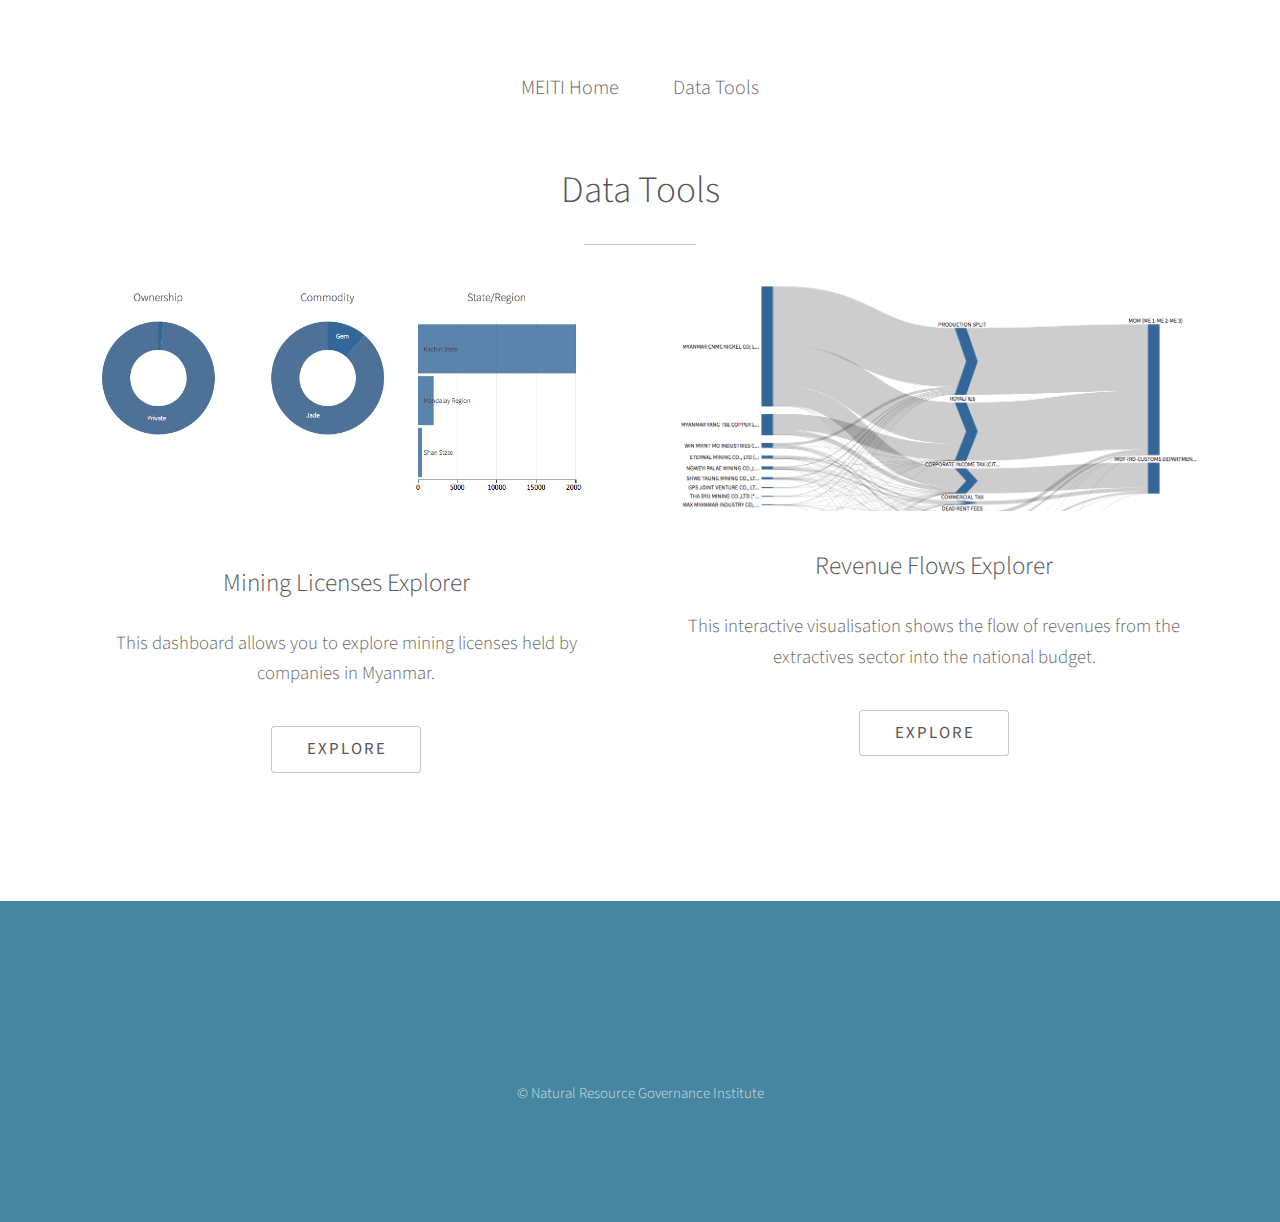
==== commit 274827e0: "Added index page. Licenses row chart for commodities" ====
--- a/index.html
+++ b/index.html
@@ -11,7 +11,6 @@
 		<meta name="viewport" content="width=device-width, initial-scale=1" />
 		<!--[if lte IE 8]><script src="assets/js/ie/html5shiv.js"></script><![endif]-->
 		<link rel="stylesheet" href="assets/css/main.css" />
-    <link rel="stylesheet" href="//cdn.datatables.net/1.10.16/css/jquery.dataTables.min.css" />
 		<!--[if lte IE 8]><link rel="stylesheet" href="assets/css/ie8.css" /><![endif]-->
 		<!--[if lte IE 9]><link rel="stylesheet" href="assets/css/ie9.css" /><![endif]-->
     
@@ -30,498 +29,387 @@
 
 		<!-- Three -->
 			<section id="three" class="main style1 special lesspadding">
+        <div id="navbar" class="major">
+<!--          <a class="active" href="/index.html#header">Home</a>-->
+            
+          <a href="//myanmareiti.org">MEITI Home</a>
+          <a href="//myanmareiti.github.io/meiti-data/">Data Tools</a>
 <!--
-        <div id="navbar" class="major">
-          <a class="active" href="/index.html#header">Home</a>
-          <a href="index.html"><span class="icon fa-home"></a>
           <a href="index.html#three">Data Stories</a>
-          <a href="tools.html">Data Tools</a>
-          <a class="active" href="datasets.html">Datasets</a>
+          <a class="active" href="tools.html">Data Tools</a>
+          <a href="datasets.html">Datasets</a>
           <a href="about.html">About</a>
-          <a href="datasets_mm.html" class="mm">မြန်မာ</a>
+          <a href="tools_mm.html" class="mm">မြန်မာ</a>
+-->
         </div>
--->
         <br /><br />
 				<div class="container">
 					<header class="major">
-						<h2>Datasets</h2>
+						<h2>Data Tools</h2>
 					</header>
 <!--					<p>Ante nunc accumsan et aclacus nascetur ac ante amet sapien sed.</p>-->
-						<div class="row 100%">
-          <div class="2u 0u$(medium) dataset">
-            &nbsp;
-          </div>
-            <div class="8u 12u$(medium) dataset">
-							<p >The following datasets are used on this website. For each dataset, the original version from the publisher is included. For those datasets that required cleaning to ensure consistency and correct formatting, the cleaned version and the automated script that can be used to derive the cleaned dataset from the original dataset are also included. Cleaning scripts are available as OpenRefine projects or Jupyter Notebooks (written in Python).</p>
-						</div>
-          </div>
-<!--
-          <div class="row 100%">
-            <div class="2u 0u$(medium) dataset">
-              &nbsp;
-            </div>          
-            <div class="8u 12u$(medium) dataset">
-              <hr>
-            </div>
-          </div>
--->
-<!--
-					<div class="row 100%">
-          <div class="2u 0u$(medium) dataset">
-            &nbsp;
-          </div>
-						<div class="8u 12u$(medium) dataset">
-							<h3>2013-2014 EITI Report Summary Sheet</h3>
-							<p >This includes revenue data from companies mining jade and gemstones, disaggregated by payment types and company, for fiscal year 2013-2014.</p>
-							<ul class="actions">                
-								<li>Original dataset</li>
-                <li class="downloadbutton"><a href="data/FY2013-2014_Myanmar_EITI_Summary.xlsx" class="button small">Download <span class="icon fa-download"></span></a></li>          
-                <li class="filetype-holder"><div class="filetype xls">.xlsx</div></li>
+					<div class="row 150%">
+						<div class="6u 12u$(medium)">
+              <span class="image fit"><img src="images/licenses-screenshot.png" alt=""/></span>
+							<h3>Mining Licenses Explorer</h3>
+							<p>This dashboard allows you to explore mining licenses held by companies in Myanmar.</p>
+							<ul class="actions">
+								<li><a href="//myanmareiti.github.io/meiti-data/tools/licenses/" class="button">Explore</a></li>
 							</ul>
 						</div>
-          </div>
-          <div class="row 100%">
-            <div class="2u 0u$(medium) dataset">
-              &nbsp;
-            </div>          
-            <div class="8u 12u$(medium) dataset">
-              <hr>
-            </div>
-          </div>
-          <div class="row 100%">
-            <div class="2u 0u$(medium) dataset">
-              &nbsp;
-            </div>
-            <div class="8u 12u$(medium) dataset">
-              <h3>2013-2014 EITI Report Jade and Gemstone Mining Licenses</h3>
-              <p>This is a list of active mining licenses issued to companies mining jade and gemstones as of fiscal year 2013-2014.</p>
-
             
-							<ul class="actions filetype-holder">                
-								<li>Original dataset</li>
-                <li class="downloadbutton"><a href="data/FY2013-2014_Myanmar_EITI_appendix_10_11_Awarded_Licenses.xlsx" class="button small">Download <span class="icon fa-download"></span></a></li>        
-                <li class="filetype-holder"><div class="filetype xls">.xlsx</div></li>
+            
+						<div class="6u 12u$(medium)">
+							<span class="image fit"><img src="images/revenues-screenshot.png" alt=""/></span>
+							<h3>Revenue Flows Explorer</h3>
+							<p>This interactive visualisation shows the flow of revenues from the extractives sector into the national budget.</p>
+							<ul class="actions">
+<!--								<li><a href="#" class="button">Coming Soon</a></li>-->
+                <li><a href="//myanmareiti.github.io/meiti-data/tools/revenues/" class="button">Explore</a></li>
 							</ul>
-            
-							<ul class="actions filetype-holder">                
-								<li>Cleaned dataset</li>
-                <li class="downloadbutton"><a href="data/FY2013-2014_Myanmar_EITI_Annex_10-Register_of_Licenses-gems_and_jade_CLEAN.csv" class="button small">Download <span class="icon fa-download"></span></a></li>
-                <li class="downloadbutton"><a href="data/FY2013-2014_Myanmar_EITI_Annex_10-Register_of_Licenses-gems_and_jade_CLEAN.csv" class="button small">Preview <span class="icon fa-eye"></span></a></li>             
-                <li class="filetype-holder"><div class="filetype csv">.csv</div></li>
-							</ul>
-            
-							<ul class="actions filetype-holder">                
-								<li>OpenRefine Script for cleaning data</li>
-                <li class="downloadbutton"><a href="data/FY2013-2014_Myanmar_EITI_Annex_10-Register_of_Licenses-gems_and_jade.openrefine.tar.gz" class="button small">Download <span class="icon fa-download"></span></a></li>             
-                <li class="filetype-holder"><div class="filetype tar">.tar.gz</div></li>
-							</ul>
-          </div>
--->
-        </div>
-        <div class="row 100%">
-          <div class="2u 0u$(medium) dataset">
-            &nbsp;
-          </div>          
-          <div class="8u 12u$(medium) dataset">
-            <hr>
-          </div>
-        </div>
-				
-        <div class="row 100%">
-          <div class="2u 0u$(medium) dataset">
-            &nbsp;
-          </div>
-						<div class="8u 12u$(medium) dataset">
-							<h3>2014-2015 EITI Report Summary Sheet</h3>
-              <p>This includes revenue data from companies mining jade and gemstones, disaggregated by payment types and company, for fiscal year 2014-2015.</p>
-							<ul class="actions">                
-								<li>Original dataset</li>
-                <li class="downloadbutton"><a href="data/FY2014-2015_Myanmar_EITI_Summary.xlsx" class="button small">Download <span class="icon fa-download"></span></a></li>          
-                <li class="filetype-holder"><div class="filetype xls">.xlsx</div></li>
-							</ul>
-						</div>
-          </div>
-          <div class="row 100%">
-            <div class="2u 0u$(medium) dataset">
-              &nbsp;
-            </div>          
-            <div class="8u 12u$(medium) dataset">
-              <hr>
-            </div>
-          </div>
-          <div class="row 100%">
-            <div class="2u 0u$(medium) dataset">
-              &nbsp;
-            </div>
-            <div class="8u 12u$(medium) dataset">
-              <h3>2014-2015 EITI Report Jade and Gemstone Mining Licenses</h3>
-              <p>This is a list of active mining licenses issued to companies mining jade and gemstones as of fiscal year 2014-2015.</p>
-
-            
-							<ul class="actions filetype-holder">                
-								<li>Original dataset</li>
-                <li class="downloadbutton"><a href="data/FY2014-2015_Myanmar_EITI_Annex_10_Register_of_Licenses.xlsx" class="button small">Download <span class="icon fa-download"></span></a></li>        
-                <li class="filetype-holder"><div class="filetype xls">.xlsx</div></li>
-							</ul>
-            
-							<ul class="actions filetype-holder">                
-								<li>Cleaned dataset</li>
-                <li class="downloadbutton"><a href="data/FY2014-2015_Myanmar_EITI_Annex_10-Register_of_Licenses-gems_and_jade_CLEAN.csv" class="button small">Download <span class="icon fa-download"></span></a></li>
-                <li class="downloadbutton"><a href="data/FY2014-2015_Myanmar_EITI_Annex_10-Register_of_Licenses-gems_and_jade_CLEAN.csv" class="button small">Preview <span class="icon fa-eye"></span></a></li>             
-                <li class="filetype-holder"><div class="filetype csv">.csv</div></li>
-							</ul>
-            
-							<ul class="actions filetype-holder">                
-								<li>OpenRefine Script for cleaning data</li>
-                <li class="downloadbutton"><a href="data/FY2014-2015_Myanmar_EITI_Annex_10-Register_of_Licenses-gems_and_jade.openrefine.tar.gz" class="button small">Download <span class="icon fa-download"></span></a></li>             
-                <li class="filetype-holder"><div class="filetype tar">.tar.gz</div></li>
-							</ul>
-          </div>
-        </div>
-        <div class="row 100%">
-          <div class="2u 0u$(medium) dataset">
-            &nbsp;
-          </div>          
-          <div class="8u 12u$(medium) dataset">
-            <hr>
-          </div>
-        </div>
-          
-        
-        <div class="row 100%">
-          <div class="2u 0u$(medium) dataset">
-            &nbsp;
-          </div>
-          <div class="8u 12u$(medium) dataset">
-            <h3>2014-2015 EITI Report Jade and Gemstone Reconciliation Sheets</h3>
-            <p>This is a list of reconciled revenues from companies mining jade and gemstones in fiscal year 2014-2015.</p>
-
-
-            <ul class="actions filetype-holder">                
-              <li>Original dataset</li>
-              <li class="downloadbutton"><a href="data/FY2014-2015_Myanmar_EITI_Annex_18_Reconciliation_sheets_Gems_and_Jade.xlsx" class="button small">Download <span class="icon fa-download"></span></a></li>        
-              <li class="filetype-holder"><div class="filetype xls">.xlsx</div></li>
-            </ul>
-
-            <ul class="actions filetype-holder">                
-              <li>Cleaned dataset</li>
-              <li class="downloadbutton"><a href="data/FY2014-2015_Myanmar_EITI_Annex_18_Reconciliation_sheets_Gems_and_Jade_CLEAN.csv" class="button small">Download <span class="icon fa-download"></span></a></li>
-              <li class="downloadbutton"><a href="data/FY2014-2015_Myanmar_EITI_Annex_18_Reconciliation_sheets_Gems_and_Jade_CLEAN.csv" class="button small">Preview <span class="icon fa-eye"></span></a></li>             
-              <li class="filetype-holder"><div class="filetype csv">.csv</div></li>
-            </ul>
-
-            <ul class="actions filetype-holder">                
-              <li>Python Jupyter Notebook for cleaning data</li>
-              <li class="downloadbutton"><a href="data/FY2014-2015_Myanmar_EITI_Annex_18_Reconciliation_sheets_Gems_and_Jade_SCRIPT.ipynb" class="button small">Download <span class="icon fa-download"></span></a></li>             
-              <li class="filetype-holder"><div class="filetype ipynb">.ipynb</div></li>
-            </ul>
-          </div>
-        </div>
-        
-        <div class="row 100%">
-          <div class="2u 0u$(medium) dataset">
-            &nbsp;
-          </div>          
-          <div class="8u 12u$(medium) dataset">
-            <hr>
-          </div>
-        </div>
-        <div class="row 100%">
-          <div class="2u 0u$(medium) dataset">
-            &nbsp;
-          </div>
-          <div class="8u 12u$(medium) dataset">
-            <h3>2014-2015 EITI Report Oil and Gas Reconciliation Sheets</h3>
-            <p>This is a list of reconciled revenues from companies mining jade and gemstones in fiscal year 2014-2015.</p>
-
-
-            <ul class="actions filetype-holder">                
-              <li>Original dataset</li>
-              <li class="downloadbutton"><a href="data/Annex 18 - Reconciliation sheets Oil & Gas 14-15.xlsx" class="button small">Download <span class="icon fa-download"></span></a></li>        
-              <li class="filetype-holder"><div class="filetype xls">.xlsx</div></li>
-            </ul>
-
-            <ul class="actions filetype-holder">                
-              <li>Cleaned dataset</li>
-              <li class="downloadbutton"><a href="data/2014-15_oil_gas.csv" class="button small">Download <span class="icon fa-download"></span></a></li>
-              <li class="downloadbutton"><a href="data/2014-15_oil_gas.csv" class="button small">Preview <span class="icon fa-eye"></span></a></li>             
-              <li class="filetype-holder"><div class="filetype csv">.csv</div></li>
-            </ul>
-          </div>
-        </div>
-        
-        <div class="row 100%">
-          <div class="2u 0u$(medium) dataset">
-            &nbsp;
-          </div>          
-          <div class="8u 12u$(medium) dataset">
-            <hr>
-          </div>
-        </div>
-        <div class="row 100%">
-          <div class="2u 0u$(medium) dataset">
-            &nbsp;
-          </div>
-          <div class="8u 12u$(medium) dataset">
-            <h3>2014-2015 EITI Report Oil and Gas Transportation Reconciliation Sheets</h3>
-            <p>This is a list of reconciled revenues from companies mining jade and gemstones in fiscal year 2014-2015.</p>
-
-
-            <ul class="actions filetype-holder">                
-              <li>Original dataset</li>
-              <li class="downloadbutton"><a href="data/Annex 18 - Reconciliation sheets Oil & Gas transp 14-15.xlsx" class="button small">Download <span class="icon fa-download"></span></a></li>        
-              <li class="filetype-holder"><div class="filetype xls">.xlsx</div></li>
-            </ul>
-
-            <ul class="actions filetype-holder">                
-              <li>Cleaned dataset</li>
-              <li class="downloadbutton"><a href="data/2014-15_oil_gas_transport.csv" class="button small">Download <span class="icon fa-download"></span></a></li>
-              <li class="downloadbutton"><a href="data/2014-15_oil_gas_transport.csv" class="button small">Preview <span class="icon fa-eye"></span></a></li>             
-              <li class="filetype-holder"><div class="filetype csv">.csv</div></li>
-            </ul>
-          </div>
-        </div>
-        
-        <div class="row 100%">
-          <div class="2u 0u$(medium) dataset">
-            &nbsp;
-          </div>          
-          <div class="8u 12u$(medium) dataset">
-            <hr>
-          </div>
-        </div>
-        <div class="row 100%">
-          <div class="2u 0u$(medium) dataset">
-            &nbsp;
-          </div>
-          <div class="8u 12u$(medium) dataset">
-            <h3>2014-2015 EITI Report Other Minerals Reconciliation Sheets</h3>
-            <p>This is a list of reconciled revenues from companies mining jade and gemstones in fiscal year 2014-2015.</p>
-
-
-            <ul class="actions filetype-holder">                
-              <li>Original dataset</li>
-              <li class="downloadbutton"><a href="data/Annex 18 - Reconciliation sheets Other minerals 14-15.xlsx" class="button small">Download <span class="icon fa-download"></span></a></li>        
-              <li class="filetype-holder"><div class="filetype xls">.xlsx</div></li>
-            </ul>
-
-            <ul class="actions filetype-holder">                
-              <li>Cleaned dataset</li>
-              <li class="downloadbutton"><a href="data/2014-15_other_minerals.csv" class="button small">Download <span class="icon fa-download"></span></a></li>
-              <li class="downloadbutton"><a href="data/2014-15_other_minerals.csv" class="button small">Preview <span class="icon fa-eye"></span></a></li>             
-              <li class="filetype-holder"><div class="filetype csv">.csv</div></li>
-            </ul>
-          </div>
-        </div>
-        
-        <div class="row 100%">
-          <div class="2u 0u$(medium) dataset">
-            &nbsp;
-          </div>          
-          <div class="8u 12u$(medium) dataset">
-            <hr>
-          </div>
-        </div>
-        <div class="row 100%">
-          <div class="2u 0u$(medium) dataset">
-            &nbsp;
-          </div>
-          <div class="8u 12u$(medium) dataset">
-            <h3>2015-2016 EITI Report Oil and Gas Reconciliation Sheets</h3>
-            <p>This is a list of reconciled revenues from companies mining jade and gemstones in fiscal year 2014-2015.</p>
-
-
-            <ul class="actions filetype-holder">                
-              <li>Original dataset</li>
-              <li class="downloadbutton"><a href="data/Annex 18 - Reconciliation sheets Oil & Gas 15-16.xlsx" class="button small">Download <span class="icon fa-download"></span></a></li>        
-              <li class="filetype-holder"><div class="filetype xls">.xlsx</div></li>
-            </ul>
-
-            <ul class="actions filetype-holder">                
-              <li>Cleaned dataset</li>
-              <li class="downloadbutton"><a href="data/2015-16_oil_gas.csv" class="button small">Download <span class="icon fa-download"></span></a></li>
-              <li class="downloadbutton"><a href="data/2015-16_oil_gas.csv" class="button small">Preview <span class="icon fa-eye"></span></a></li>             
-              <li class="filetype-holder"><div class="filetype csv">.csv</div></li>
-            </ul>
-          </div>
-        </div>
-        
-        <div class="row 100%">
-          <div class="2u 0u$(medium) dataset">
-            &nbsp;
-          </div>          
-          <div class="8u 12u$(medium) dataset">
-            <hr>
-          </div>
-        </div>
-        <div class="row 100%">
-          <div class="2u 0u$(medium) dataset">
-            &nbsp;
-          </div>
-          <div class="8u 12u$(medium) dataset">
-            <h3>2015-2016 EITI Report Oil and Gas Transportation Reconciliation Sheets</h3>
-            <p>This is a list of reconciled revenues from companies mining jade and gemstones in fiscal year 2015-2016.</p>
-
-
-            <ul class="actions filetype-holder">                
-              <li>Original dataset</li>
-              <li class="downloadbutton"><a href="data/Annex 18 - Reconciliation sheets Oil & Gas transp 15-16.xlsx" class="button small">Download <span class="icon fa-download"></span></a></li>        
-              <li class="filetype-holder"><div class="filetype xls">.xlsx</div></li>
-            </ul>
-
-            <ul class="actions filetype-holder">                
-              <li>Cleaned dataset</li>
-              <li class="downloadbutton"><a href="data/2015-16_oil_gas_transport.csv" class="button small">Download <span class="icon fa-download"></span></a></li>
-              <li class="downloadbutton"><a href="data/2015-16_oil_gas_transport.csv" class="button small">Preview <span class="icon fa-eye"></span></a></li>             
-              <li class="filetype-holder"><div class="filetype csv">.csv</div></li>
-            </ul>
-          </div>
-        </div>
-        
-        <div class="row 100%">
-          <div class="2u 0u$(medium) dataset">
-            &nbsp;
-          </div>          
-          <div class="8u 12u$(medium) dataset">
-            <hr>
-          </div>
-        </div>
-        <div class="row 100%">
-          <div class="2u 0u$(medium) dataset">
-            &nbsp;
-          </div>
-          <div class="8u 12u$(medium) dataset">
-            <h3>2015-2016 EITI Report Other Minerals Reconciliation Sheets</h3>
-            <p>This is a list of reconciled revenues from companies mining jade and gemstones in fiscal year 2015-2016.</p>
-
-
-            <ul class="actions filetype-holder">                
-              <li>Original dataset</li>
-              <li class="downloadbutton"><a href="data/Annex 18 - Reconciliation sheets Other minerals 15-16.xlsx" class="button small">Download <span class="icon fa-download"></span></a></li>        
-              <li class="filetype-holder"><div class="filetype xls">.xlsx</div></li>
-            </ul>
-
-            <ul class="actions filetype-holder">                
-              <li>Cleaned dataset</li>
-              <li class="downloadbutton"><a href="data/2015-16_other_minerals.csv" class="button small">Download <span class="icon fa-download"></span></a></li>
-              <li class="downloadbutton"><a href="data/2014-15_other_minerals.csv" class="button small">Preview <span class="icon fa-eye"></span></a></li>             
-              <li class="filetype-holder"><div class="filetype csv">.csv</div></li>
-            </ul>
-          </div>
-        </div>
-          <div class="row 100%">
-            <div class="2u 0u$(medium) dataset">
-              &nbsp;
-            </div>          
-            <div class="8u 12u$(medium) dataset">
-              <hr>
-            </div>
-          </div>
-          <div class="row 100%">
-          <div class="2u 0u$(medium) dataset">
-            &nbsp;
-          </div>
-						<div class="8u 12u$(medium) dataset">
-							<h3>2015-2016 EITI Report Summary Sheet</h3>
-							<p >This is revenues payments data from companies mining jade and gemstones, disaggregated by payment types and company, for fiscal year 2015-2016.</p>
-							<ul class="actions">                
-								<li>Original dataset</li>
-                <li class="downloadbutton"><a href="data/FY2015-2016_Myanmar_EITI_Summary.xlsx" class="button small">Download <span class="icon fa-download"></span></a></li>          
-                <li class="filetype-holder"><div class="filetype xls">.xlsx</div></li>
-							</ul>
-						</div>
-          </div>
-          <div class="row 100%">
-            <div class="2u 0u$(medium) dataset">
-              &nbsp;
-            </div>          
-            <div class="8u 12u$(medium) dataset">
-              <hr>
-            </div>
-          </div>
-          <div class="row 100%">
-            <div class="2u 0u$(medium) dataset">
-              &nbsp;
-            </div>
-            <div class="8u 12u$(medium) dataset">
-              <h3>2015-2016 EITI Report Jade and Gemstone Mining Licenses</h3>
-              <p>This is a list of active mining licenses issued to companies mining jade and gemstones as of fiscal year 2015-2016.</p>
-
-            
-							<ul class="actions filetype-holder">                
-								<li>Original dataset</li>
-                <li class="downloadbutton"><a href="data/FY2015-2016_Myanmar_EITI_Annex_10_Register_of_Licenses.xlsx" class="button small">Download <span class="icon fa-download"></span></a></li>        
-                <li class="filetype-holder"><div class="filetype xls">.xlsx</div></li>
-							</ul>
-            
-							<ul class="actions filetype-holder">                
-								<li>Cleaned dataset</li>
-                <li class="downloadbutton"><a href="data/FY2015-2016_Myanmar_EITI_Annex_10-Register-of-Licenses-gems_and_jade_CLEAN.csv" class="button small">Download <span class="icon fa-download"></span></a></li>
-                <li class="downloadbutton"><a href="data/FY2015-2016_Myanmar_EITI_Annex_10-Register-of-Licenses-gems_and_jade_CLEAN.csv" class="button small">Preview <span class="icon fa-eye"></span></a></li>             
-                <li class="filetype-holder"><div class="filetype csv">.csv</div></li>
-							</ul>
-            
-							<ul class="actions filetype-holder">                
-								<li>OpenRefine Script for cleaning data</li>
-                <li class="downloadbutton"><a href="data/FY2015-2016_Myanmar_EITI_Annex_10-Register-of-Licenses-gems_and_jade.openrefine.tar.gz" class="button small">Download <span class="icon fa-download"></span></a></li>             
-                <li class="filetype-holder"><div class="filetype tar">.tar.gz</div></li>
-							</ul>
-          </div>
-        </div>
-        <div class="row 100%">
-          <div class="2u 0u$(medium) dataset">
-            &nbsp;
-          </div>          
-          <div class="8u 12u$(medium) dataset">
-            <hr>
-          </div>
-        </div>
-        <div class="row 100%">
-          <div class="2u 0u$(medium) dataset">
-            &nbsp;
-          </div>
-          <div class="8u 12u$(medium) dataset">
-            <h3>2015-2016 EITI Report Jade and Gemstone Reconciliation Sheets</h3>
-            <p>This is a list of reconciled revenues from companies mining jade and gemstones in fiscal year 2015-2016.</p>
-
-
-            <ul class="actions filetype-holder">                
-              <li>Original dataset</li>
-              <li class="downloadbutton"><a href="data/FY2015-2016_Myanmar_EITI_Annex_18_Reconciliation_sheets_Gems_and_Jade.xlsx" class="button small">Download <span class="icon fa-download"></span></a></li>        
-              <li class="filetype-holder"><div class="filetype xls">.xlsx</div></li>
-            </ul>
-
-            <ul class="actions filetype-holder">                
-              <li>Cleaned dataset</li>
-              <li class="downloadbutton"><a href="data/FY2015-2016_Myanmar_EITI_Annex_18_Reconciliation_sheets_Gems_and_Jade.csv" class="button small">Download <span class="icon fa-download"></span></a></li>
-              <li class="downloadbutton"><a href="data/FY2015-2016_Myanmar_EITI_Annex_18_Reconciliation_sheets_Gems_and_Jade.csv" class="button small">Preview <span class="icon fa-eye"></span></a></li>             
-              <li class="filetype-holder"><div class="filetype csv">.csv</div></li>
-            </ul>
-
-            <ul class="actions filetype-holder">                
-              <li>Python Jupyter Notebook for cleaning data</li>
-              <li class="downloadbutton"><a href="data/FY2015-2016_Myanmar_EITI_Annex_18_Reconciliation_sheets_Gems_and_Jade_SCRIPT.ipynb" class="button small">Download <span class="icon fa-download"></span></a></li>             
-              <li class="filetype-holder"><div class="filetype ipynb">.ipynb</div></li>
-            </ul>
-          </div>
-        </div>
-        <div class="row 100%">
-          <div class="2u 0u$(medium) dataset">
-            &nbsp;
-          </div>          
-          <div class="8u 12u$(medium) dataset">
-            <hr>
-          </div>
-        </div>
-        
-        </div>
+						</div>
+						</div>
+					</div>
 				</div>
 			</section>
 
-
+		<!-- Four -->
+<!--
+			<section id="four" class="main style2 special">
+				<div class="container">
+					<header class="major">
+						<h2>Ipsum feugiat consequat?</h2>
+					</header>
+					<p>Sed lacus nascetur ac ante amet sapien.</p>
+					<ul class="actions uniform">
+						<li><a href="#" class="button special">Sign Up</a></li>
+						<li><a href="#" class="button">Learn More</a></li>
+					</ul>
+				</div>
+			</section>
+-->
+
+		<!-- Five -->
+		<!--
+			<section id="five" class="main style1">
+				<div class="container">
+					<header class="major special">
+						<h2>Elements</h2>
+					</header>
+
+					<section>
+						<h4>Text</h4>
+						<p>This is <b>bold</b> and this is <strong>strong</strong>. This is <i>italic</i> and this is <em>emphasized</em>.
+						This is <sup>superscript</sup> text and this is <sub>subscript</sub> text.
+						This is <u>underlined</u> and this is code: <code>for (;;) { ... }</code>. Finally, <a href="#">this is a link</a>.</p>
+						<hr />
+						<header>
+							<h4>Heading with a Subtitle</h4>
+							<p>Lorem ipsum dolor sit amet nullam id egestas urna aliquam</p>
+						</header>
+						<p>Nunc lacinia ante nunc ac lobortis. Interdum adipiscing gravida odio porttitor sem non mi integer non faucibus ornare mi ut ante amet placerat aliquet. Volutpat eu sed ante lacinia sapien lorem accumsan varius montes viverra nibh in adipiscing blandit tempus accumsan.</p>
+						<header>
+							<h5>Heading with a Subtitle</h5>
+							<p>Lorem ipsum dolor sit amet nullam id egestas urna aliquam</p>
+						</header>
+						<p>Nunc lacinia ante nunc ac lobortis. Interdum adipiscing gravida odio porttitor sem non mi integer non faucibus ornare mi ut ante amet placerat aliquet. Volutpat eu sed ante lacinia sapien lorem accumsan varius montes viverra nibh in adipiscing blandit tempus accumsan.</p>
+						<hr />
+						<h2>Heading Level 2</h2>
+						<h3>Heading Level 3</h3>
+						<h4>Heading Level 4</h4>
+						<h5>Heading Level 5</h5>
+						<h6>Heading Level 6</h6>
+						<hr />
+						<h5>Blockquote</h5>
+						<blockquote>Fringilla nisl. Donec accumsan interdum nisi, quis tincidunt felis sagittis eget tempus euismod. Vestibulum ante ipsum primis in faucibus vestibulum. Blandit adipiscing eu felis iaculis volutpat ac adipiscing accumsan faucibus. Vestibulum ante ipsum primis in faucibus lorem ipsum dolor sit amet nullam adipiscing eu felis.</blockquote>
+						<h5>Preformatted</h5>
+						<pre><code>i = 0;
+
+while (!deck.isInOrder()) {
+print 'Iteration ' + i;
+deck.shuffle();
+i++;
+}
+
+print 'It took ' + i + ' iterations to sort the deck.';</code></pre>
+					</section>
+
+					<section>
+						<h4>Lists</h4>
+						<div class="row">
+							<div class="6u 12u$(medium)">
+								<h5>Unordered</h5>
+								<ul>
+									<li>Dolor pulvinar etiam.</li>
+									<li>Sagittis adipiscing.</li>
+									<li>Felis enim feugiat.</li>
+								</ul>
+								<h5>Alternate</h5>
+								<ul class="alt">
+									<li>Dolor pulvinar etiam.</li>
+									<li>Sagittis adipiscing.</li>
+									<li>Felis enim feugiat.</li>
+								</ul>
+							</div>
+							<div class="6u$ 12u$(medium)">
+								<h5>Ordered</h5>
+								<ol>
+									<li>Dolor pulvinar etiam.</li>
+									<li>Etiam vel felis viverra.</li>
+									<li>Felis enim feugiat.</li>
+									<li>Dolor pulvinar etiam.</li>
+									<li>Etiam vel felis lorem.</li>
+									<li>Felis enim et feugiat.</li>
+								</ol>
+								<h5>Icons</h5>
+								<ul class="icons">
+									<li><a href="#" class="icon fa-twitter"><span class="label">Twitter</span></a></li>
+									<li><a href="#" class="icon fa-facebook"><span class="label">Facebook</span></a></li>
+									<li><a href="#" class="icon fa-instagram"><span class="label">Instagram</span></a></li>
+									<li><a href="#" class="icon fa-github"><span class="label">Github</span></a></li>
+								</ul>
+							</div>
+						</div>
+						<h5>Actions</h5>
+						<div class="row">
+							<div class="6u 12u$(medium)">
+								<ul class="actions">
+									<li><a href="#" class="button special">Default</a></li>
+									<li><a href="#" class="button">Default</a></li>
+								</ul>
+								<ul class="actions small">
+									<li><a href="#" class="button special small">Small</a></li>
+									<li><a href="#" class="button small">Small</a></li>
+								</ul>
+								<ul class="actions vertical">
+									<li><a href="#" class="button special">Default</a></li>
+									<li><a href="#" class="button">Default</a></li>
+								</ul>
+								<ul class="actions vertical small">
+									<li><a href="#" class="button special small">Small</a></li>
+									<li><a href="#" class="button small">Small</a></li>
+								</ul>
+							</div>
+							<div class="6u 12u$(medium)">
+								<ul class="actions vertical">
+									<li><a href="#" class="button special fit">Default</a></li>
+									<li><a href="#" class="button fit">Default</a></li>
+								</ul>
+								<ul class="actions vertical small">
+									<li><a href="#" class="button special small fit">Small</a></li>
+									<li><a href="#" class="button small fit">Small</a></li>
+								</ul>
+							</div>
+						</div>
+					</section>
+
+					<section>
+						<h4>Table</h4>
+						<h5>Default</h5>
+						<div class="table-wrapper">
+							<table>
+								<thead>
+									<tr>
+										<th>Name</th>
+										<th>Description</th>
+										<th>Price</th>
+									</tr>
+								</thead>
+								<tbody>
+									<tr>
+										<td>Item One</td>
+										<td>Ante turpis integer aliquet porttitor.</td>
+										<td>29.99</td>
+									</tr>
+									<tr>
+										<td>Item Two</td>
+										<td>Vis ac commodo adipiscing arcu aliquet.</td>
+										<td>19.99</td>
+									</tr>
+									<tr>
+										<td>Item Three</td>
+										<td> Morbi faucibus arcu accumsan lorem.</td>
+										<td>29.99</td>
+									</tr>
+									<tr>
+										<td>Item Four</td>
+										<td>Vitae integer tempus condimentum.</td>
+										<td>19.99</td>
+									</tr>
+									<tr>
+										<td>Item Five</td>
+										<td>Ante turpis integer aliquet porttitor.</td>
+										<td>29.99</td>
+									</tr>
+								</tbody>
+								<tfoot>
+									<tr>
+										<td colspan="2"></td>
+										<td>100.00</td>
+									</tr>
+								</tfoot>
+							</table>
+						</div>
+
+						<h5>Alternate</h5>
+						<div class="table-wrapper">
+							<table class="alt">
+								<thead>
+									<tr>
+										<th>Name</th>
+										<th>Description</th>
+										<th>Price</th>
+									</tr>
+								</thead>
+								<tbody>
+									<tr>
+										<td>Item One</td>
+										<td>Ante turpis integer aliquet porttitor.</td>
+										<td>29.99</td>
+									</tr>
+									<tr>
+										<td>Item Two</td>
+										<td>Vis ac commodo adipiscing arcu aliquet.</td>
+										<td>19.99</td>
+									</tr>
+									<tr>
+										<td>Item Three</td>
+										<td> Morbi faucibus arcu accumsan lorem.</td>
+										<td>29.99</td>
+									</tr>
+									<tr>
+										<td>Item Four</td>
+										<td>Vitae integer tempus condimentum.</td>
+										<td>19.99</td>
+									</tr>
+									<tr>
+										<td>Item Five</td>
+										<td>Ante turpis integer aliquet porttitor.</td>
+										<td>29.99</td>
+									</tr>
+								</tbody>
+								<tfoot>
+									<tr>
+										<td colspan="2"></td>
+										<td>100.00</td>
+									</tr>
+								</tfoot>
+							</table>
+						</div>
+					</section>
+
+					<section>
+						<h4>Buttons</h4>
+						<ul class="actions">
+							<li><a href="#" class="button special">Special</a></li>
+							<li><a href="#" class="button">Default</a></li>
+						</ul>
+						<ul class="actions">
+							<li><a href="#" class="button big">Big</a></li>
+							<li><a href="#" class="button">Default</a></li>
+							<li><a href="#" class="button small">Small</a></li>
+						</ul>
+						<ul class="actions fit">
+							<li><a href="#" class="button fit">Fit</a></li>
+							<li><a href="#" class="button special fit">Fit</a></li>
+							<li><a href="#" class="button fit">Fit</a></li>
+						</ul>
+						<ul class="actions fit small">
+							<li><a href="#" class="button special fit small">Fit + Small</a></li>
+							<li><a href="#" class="button fit small">Fit + Small</a></li>
+							<li><a href="#" class="button special fit small">Fit + Small</a></li>
+						</ul>
+						<ul class="actions">
+							<li><a href="#" class="button special icon fa-download">Icon</a></li>
+							<li><a href="#" class="button icon fa-download">Icon</a></li>
+						</ul>
+						<ul class="actions">
+							<li><span class="button special disabled">Disabled</span></li>
+							<li><span class="button disabled">Disabled</span></li>
+						</ul>
+					</section>
+
+					<section>
+						<h4>Form</h4>
+						<form method="post" action="#">
+							<div class="row uniform 50%">
+								<div class="6u 12u$(xsmall)">
+									<input type="text" name="demo-name" id="demo-name" value="" placeholder="Name" />
+								</div>
+								<div class="6u$ 12u$(xsmall)">
+									<input type="email" name="demo-email" id="demo-email" value="" placeholder="Email" />
+								</div>
+								<div class="12u$">
+									<div class="select-wrapper">
+										<select name="demo-category" id="demo-category">
+											<option value="">- Category -</option>
+											<option value="1">Manufacturing</option>
+											<option value="1">Shipping</option>
+											<option value="1">Administration</option>
+											<option value="1">Human Resources</option>
+										</select>
+									</div>
+								</div>
+								<div class="4u 12u$(small)">
+									<input type="radio" id="demo-priority-low" name="demo-priority" checked>
+									<label for="demo-priority-low">Low</label>
+								</div>
+								<div class="4u 12u$(small)">
+									<input type="radio" id="demo-priority-normal" name="demo-priority">
+									<label for="demo-priority-normal">Normal</label>
+								</div>
+								<div class="4u$ 12u$(small)">
+									<input type="radio" id="demo-priority-high" name="demo-priority">
+									<label for="demo-priority-high">High</label>
+								</div>
+								<div class="6u 12u$(small)">
+									<input type="checkbox" id="demo-copy" name="demo-copy">
+									<label for="demo-copy">Email me a copy</label>
+								</div>
+								<div class="6u$ 12u$(small)">
+									<input type="checkbox" id="demo-human" name="demo-human" checked>
+									<label for="demo-human">Not a robot</label>
+								</div>
+								<div class="12u$">
+									<textarea name="demo-message" id="demo-message" placeholder="Enter your message" rows="6"></textarea>
+								</div>
+								<div class="12u$">
+									<ul class="actions">
+										<li><input type="submit" value="Send Message" class="special" /></li>
+										<li><input type="reset" value="Reset" /></li>
+									</ul>
+								</div>
+							</div>
+						</form>
+					</section>
+
+					<section>
+						<h4>Image</h4>
+						<h5>Fit</h5>
+						<div class="box alt">
+							<div class="row uniform 50%">
+								<div class="12u"><span class="image fit"><img src="images/pic06.jpg" alt="" /></span></div>
+								<div class="4u"><span class="image fit"><img src="images/pic02.jpg" alt="" /></span></div>
+								<div class="4u"><span class="image fit"><img src="images/pic03.jpg" alt="" /></span></div>
+								<div class="4u"><span class="image fit"><img src="images/pic04.jpg" alt="" /></span></div>
+								<div class="4u"><span class="image fit"><img src="images/pic03.jpg" alt="" /></span></div>
+								<div class="4u"><span class="image fit"><img src="images/pic04.jpg" alt="" /></span></div>
+								<div class="4u"><span class="image fit"><img src="images/pic02.jpg" alt="" /></span></div>
+								<div class="4u"><span class="image fit"><img src="images/pic04.jpg" alt="" /></span></div>
+								<div class="4u"><span class="image fit"><img src="images/pic02.jpg" alt="" /></span></div>
+								<div class="4u"><span class="image fit"><img src="images/pic03.jpg" alt="" /></span></div>
+							</div>
+						</div>
+						<h5>Left &amp; Right</h5>
+						<p><span class="image left"><img src="images/pic05.jpg" alt="" /></span>Fringilla nisl. Donec accumsan interdum nisi, quis tincidunt felis sagittis eget. tempus euismod. Vestibulum ante ipsum primis in faucibus vestibulum. Blandit adipiscing eu felis iaculis volutpat ac adipiscing accumsan eu faucibus. Integer ac pellentesque praesent tincidunt felis sagittis eget. tempus euismod. Vestibulum ante ipsum primis in faucibus vestibulum. Blandit adipiscing eu felis iaculis volutpat ac adipiscing accumsan eu faucibus. Integer ac pellentesque praesent. Donec accumsan interdum nisi, quis tincidunt felis sagittis eget. tempus euismod. Vestibulum ante ipsum primis in faucibus vestibulum. Blandit adipiscing eu felis iaculis volutpat ac adipiscing accumsan eu faucibus. Integer ac pellentesque praesent tincidunt felis sagittis eget. tempus euismod. Vestibulum ante ipsum primis in faucibus vestibulum. Blandit adipiscing eu felis iaculis volutpat ac adipiscing accumsan eu faucibus. Integer ac pellentesque praesent. Blandit adipiscing eu felis iaculis volutpat ac adipiscing accumsan eu faucibus. Integer ac pellentesque praesent tincidunt felis sagittis eget. tempus euismod. Vestibulum ante ipsum primis in faucibus vestibulum. Blandit adipiscing eu felis iaculis volutpat ac adipiscing accumsan eu faucibus. Integer ac pellentesque praesent.</p>
+						<p><span class="image right"><img src="images/pic05.jpg" alt="" /></span>Fringilla nisl. Donec accumsan interdum nisi, quis tincidunt felis sagittis eget. tempus euismod. Vestibulum ante ipsum primis in faucibus vestibulum. Blandit adipiscing eu felis iaculis volutpat ac adipiscing accumsan eu faucibus. Integer ac pellentesque praesent tincidunt felis sagittis eget. tempus euismod. Vestibulum ante ipsum primis in faucibus vestibulum. Blandit adipiscing eu felis iaculis volutpat ac adipiscing accumsan eu faucibus. Integer ac pellentesque praesent. Donec accumsan interdum nisi, quis tincidunt felis sagittis eget. tempus euismod. Vestibulum ante ipsum primis in faucibus vestibulum. Blandit adipiscing eu felis iaculis volutpat ac adipiscing accumsan eu faucibus. Integer ac pellentesque praesent tincidunt felis sagittis eget. tempus euismod. Vestibulum ante ipsum primis in faucibus vestibulum. Blandit adipiscing eu felis iaculis volutpat ac adipiscing accumsan eu faucibus. Integer ac pellentesque praesent. Blandit adipiscing eu felis iaculis volutpat ac adipiscing accumsan eu faucibus. Integer ac pellentesque praesent tincidunt felis sagittis eget. tempus euismod. Vestibulum ante ipsum primis in faucibus vestibulum. Blandit adipiscing eu felis iaculis volutpat ac adipiscing accumsan eu faucibus. Integer ac pellentesque praesent.</p>
+					</section>
+
+				</div>
+			</section>
+		-->
 
 		<!-- Footer -->
-<!--
 			<section id="footer">
 				<ul class="icons">
 					<li><a href="#" class="icon alt fa-twitter"><span class="label">Twitter</span></a></li>
@@ -531,13 +419,10 @@
 					<li><a href="#" class="icon alt fa-envelope"><span class="label">Email</span></a></li>
 				</ul>
 				<ul class="copyright">
--->
-<!--					<li>&copy; Natural Resource Governance Institute</li>-->
+					<li>&copy; Natural Resource Governance Institute</li>
 <!--          <li>Design: <a href="http://html5up.net">HTML5 UP</a></li>-->
-<!--
 				</ul>
 			</section>
--->
 
 		<!-- Scripts -->
 			<script src="assets/js/jquery.min.js"></script>
@@ -547,12 +432,6 @@
 			<!--[if lte IE 8]><script src="assets/js/ie/respond.min.js"></script><![endif]-->
 			<script src="assets/js/main.js"></script>
 			<script src="assets/js/stickynav.js"></script>
-      <script src="//cdn.datatables.net/1.10.16/js/jquery.dataTables.min.js"></script>
-      <script>
-        $(document).ready( function () {
-            $('#table_id').DataTable();
-        } );
-      </script>
 
 	</body>
 </html>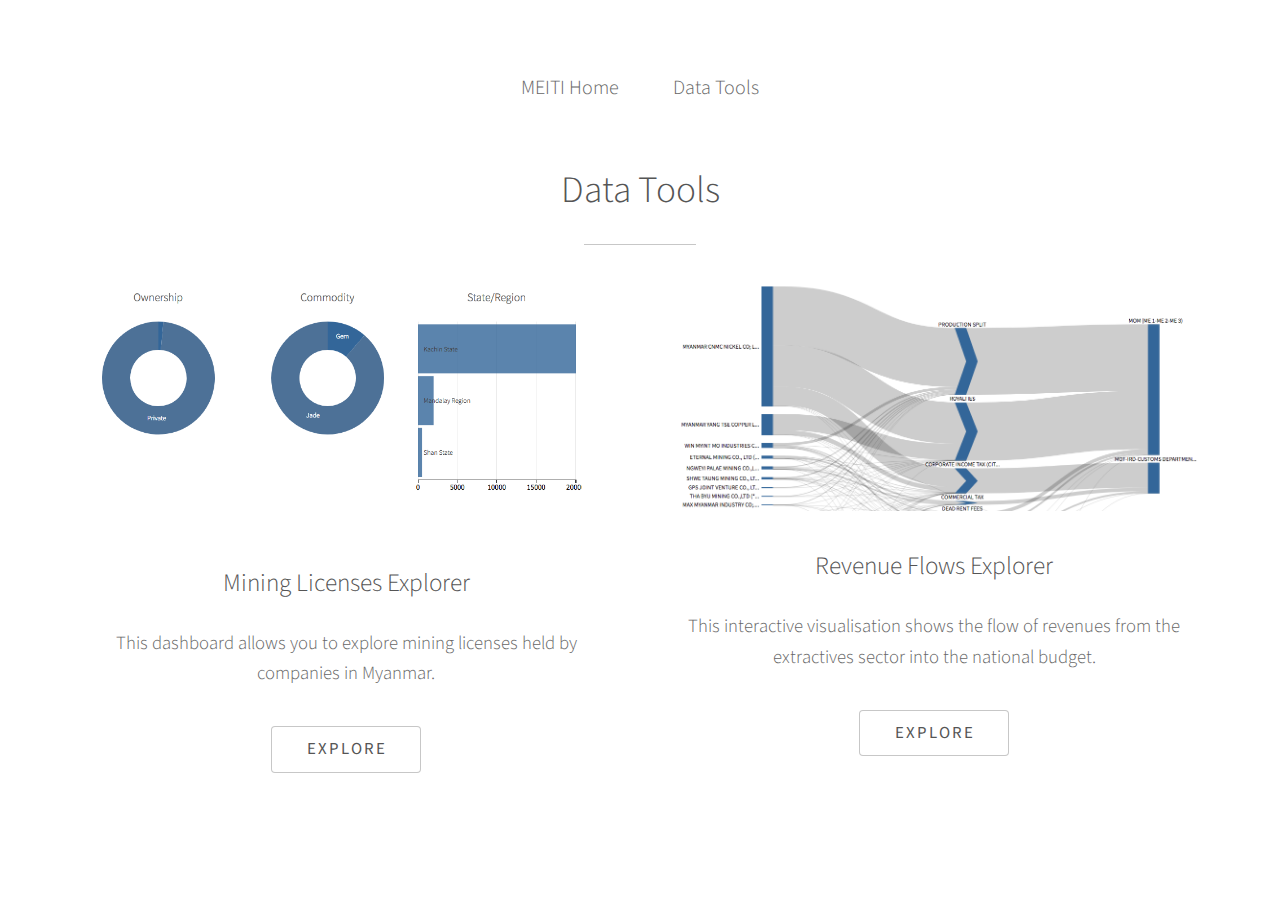
==== commit d99d7a50: "Remove NRGI footer from index page" ====
--- a/index.html
+++ b/index.html
@@ -410,6 +410,7 @@
 		-->
 
 		<!-- Footer -->
+<!--
 			<section id="footer">
 				<ul class="icons">
 					<li><a href="#" class="icon alt fa-twitter"><span class="label">Twitter</span></a></li>
@@ -420,9 +421,10 @@
 				</ul>
 				<ul class="copyright">
 					<li>&copy; Natural Resource Governance Institute</li>
-<!--          <li>Design: <a href="http://html5up.net">HTML5 UP</a></li>-->
+          <li>Design: <a href="http://html5up.net">HTML5 UP</a></li>
 				</ul>
 			</section>
+-->
 
 		<!-- Scripts -->
 			<script src="assets/js/jquery.min.js"></script>
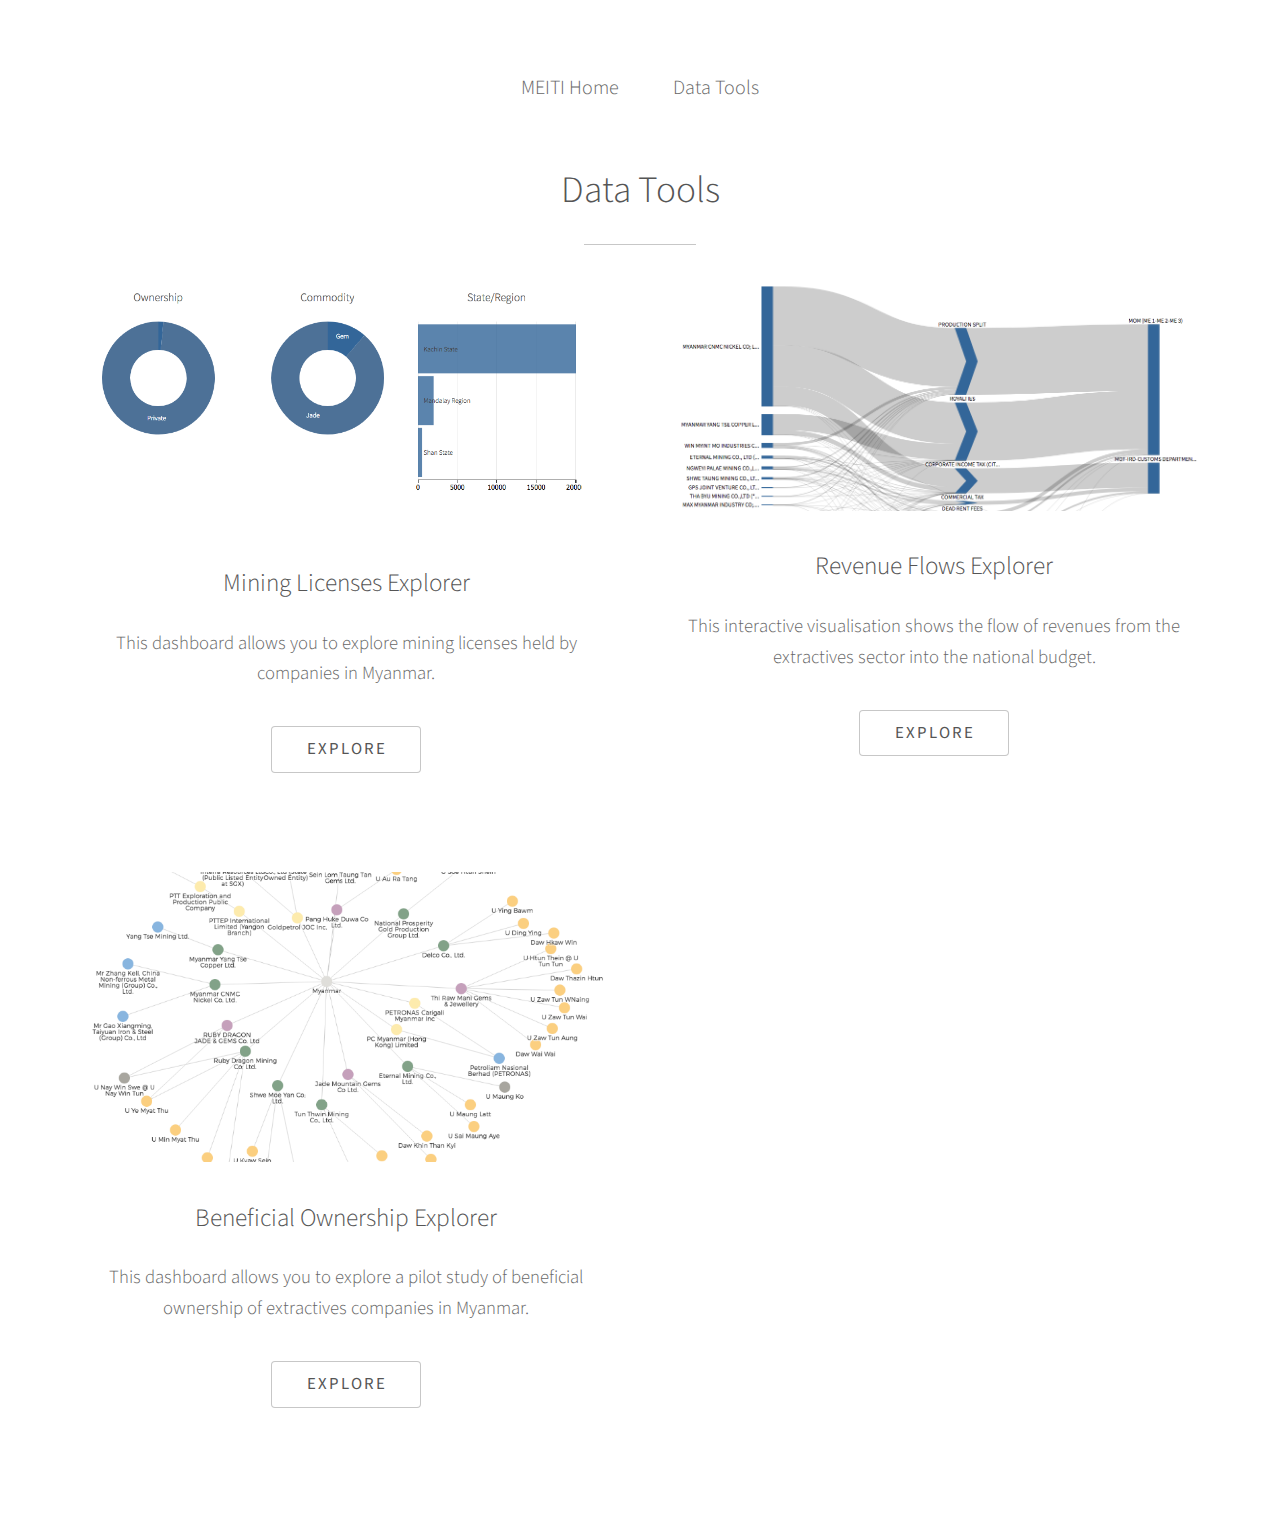
==== commit 7a6d612d: "Added link to BO and app date and permit date charts" ====
--- a/index.html
+++ b/index.html
@@ -69,6 +69,19 @@
 							</ul>
 						</div>
 						</div>
+          
+          <br /><br />
+          
+          <div class="row 150%">
+						<div class="6u 12u$(medium)">
+              <span class="image fit"><img src="images/bo-screenshot.png" alt=""/></span>
+							<h3>Beneficial Ownership Explorer</h3>
+							<p>This dashboard allows you to explore a pilot study of beneficial ownership of extractives companies in Myanmar.</p>
+							<ul class="actions">
+								<li><a href="//onodo.org/visualizations/38418" class="button">Explore</a></li>
+							</ul>
+						</div>
+						</div>
 					</div>
 				</div>
 			</section>
